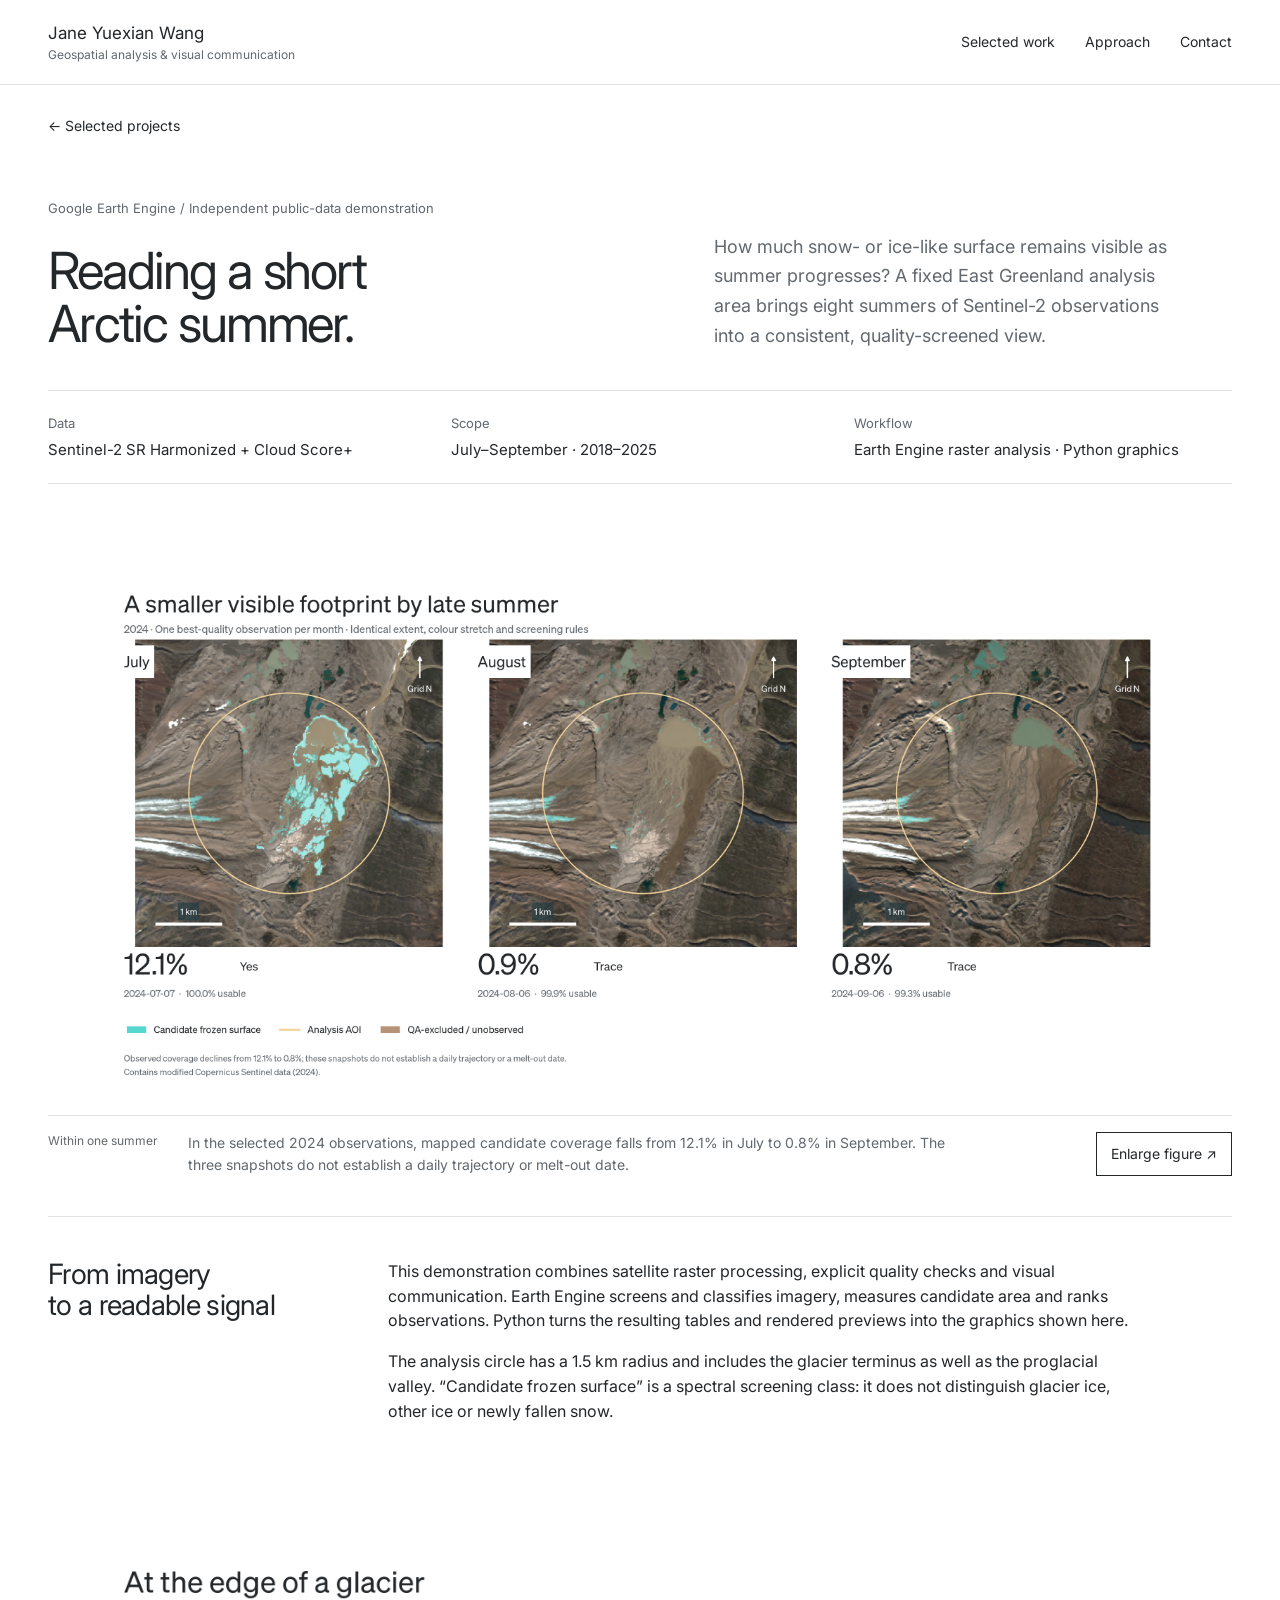
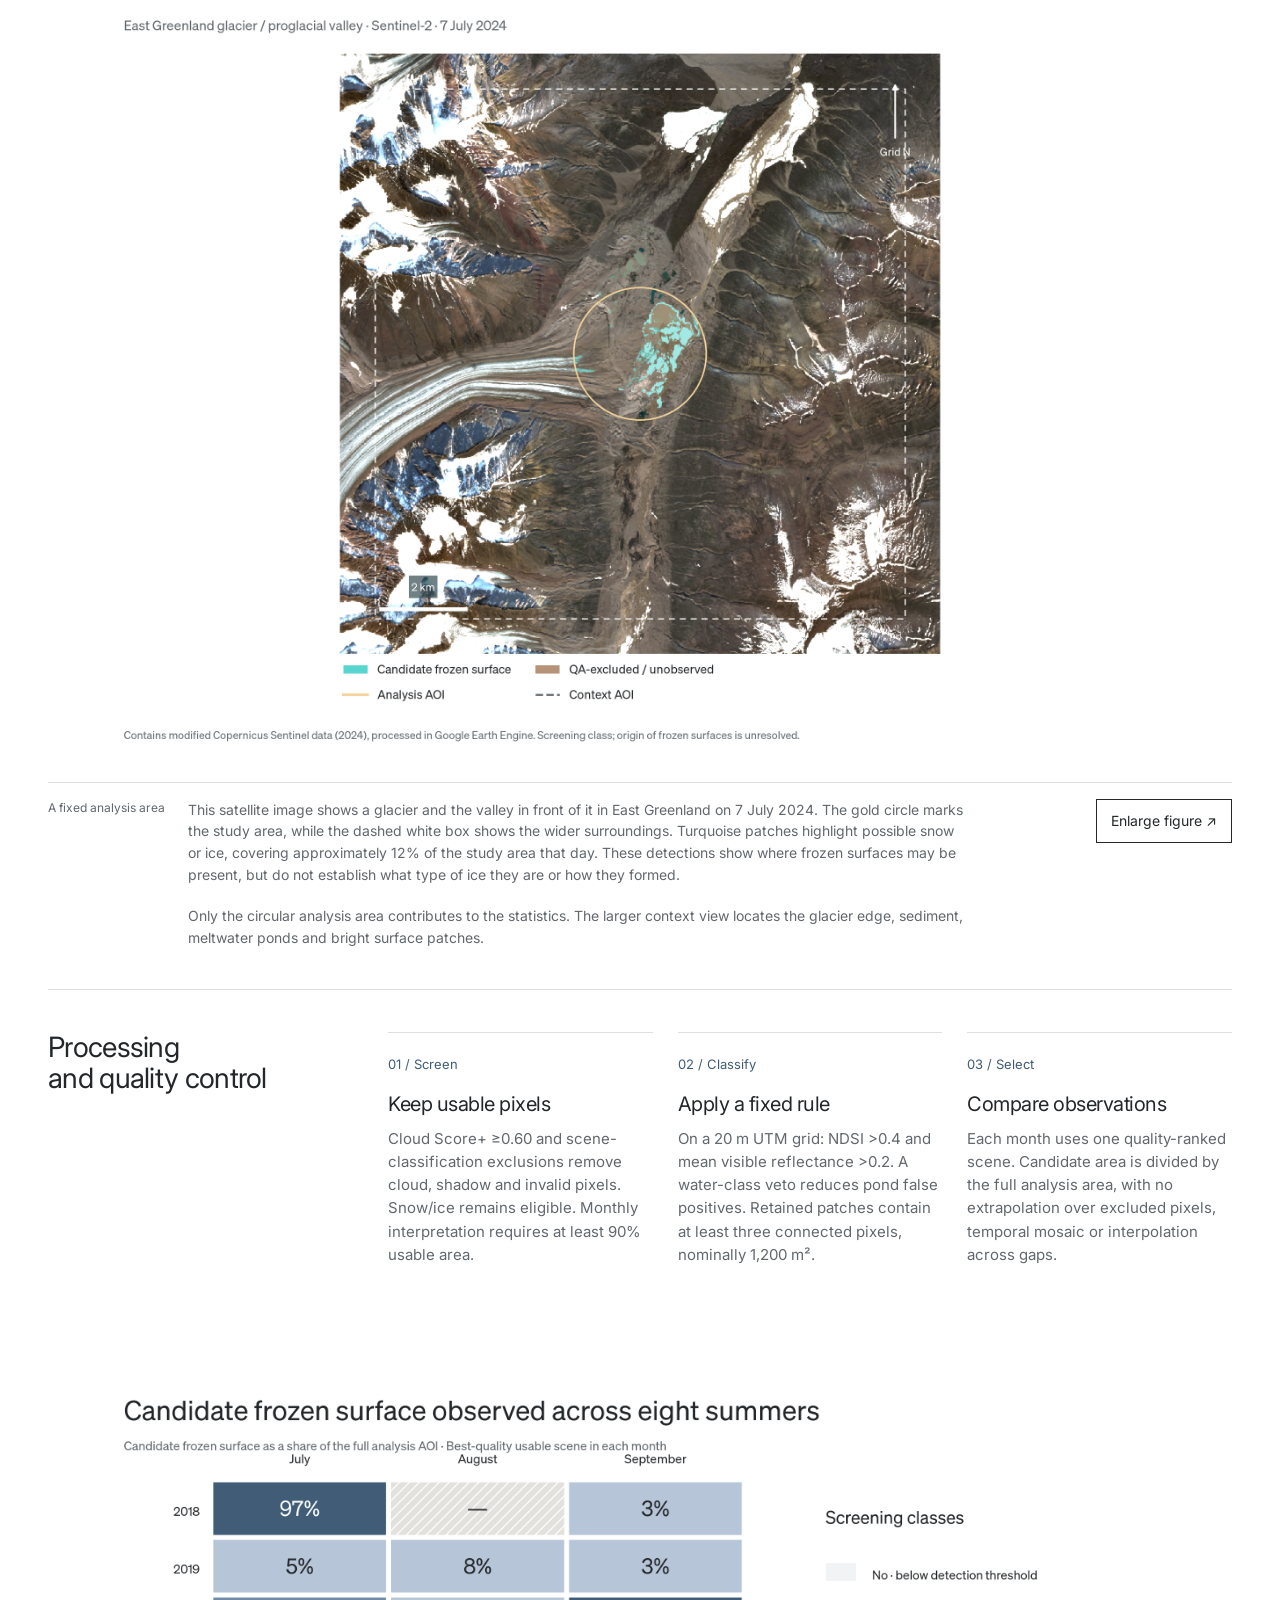
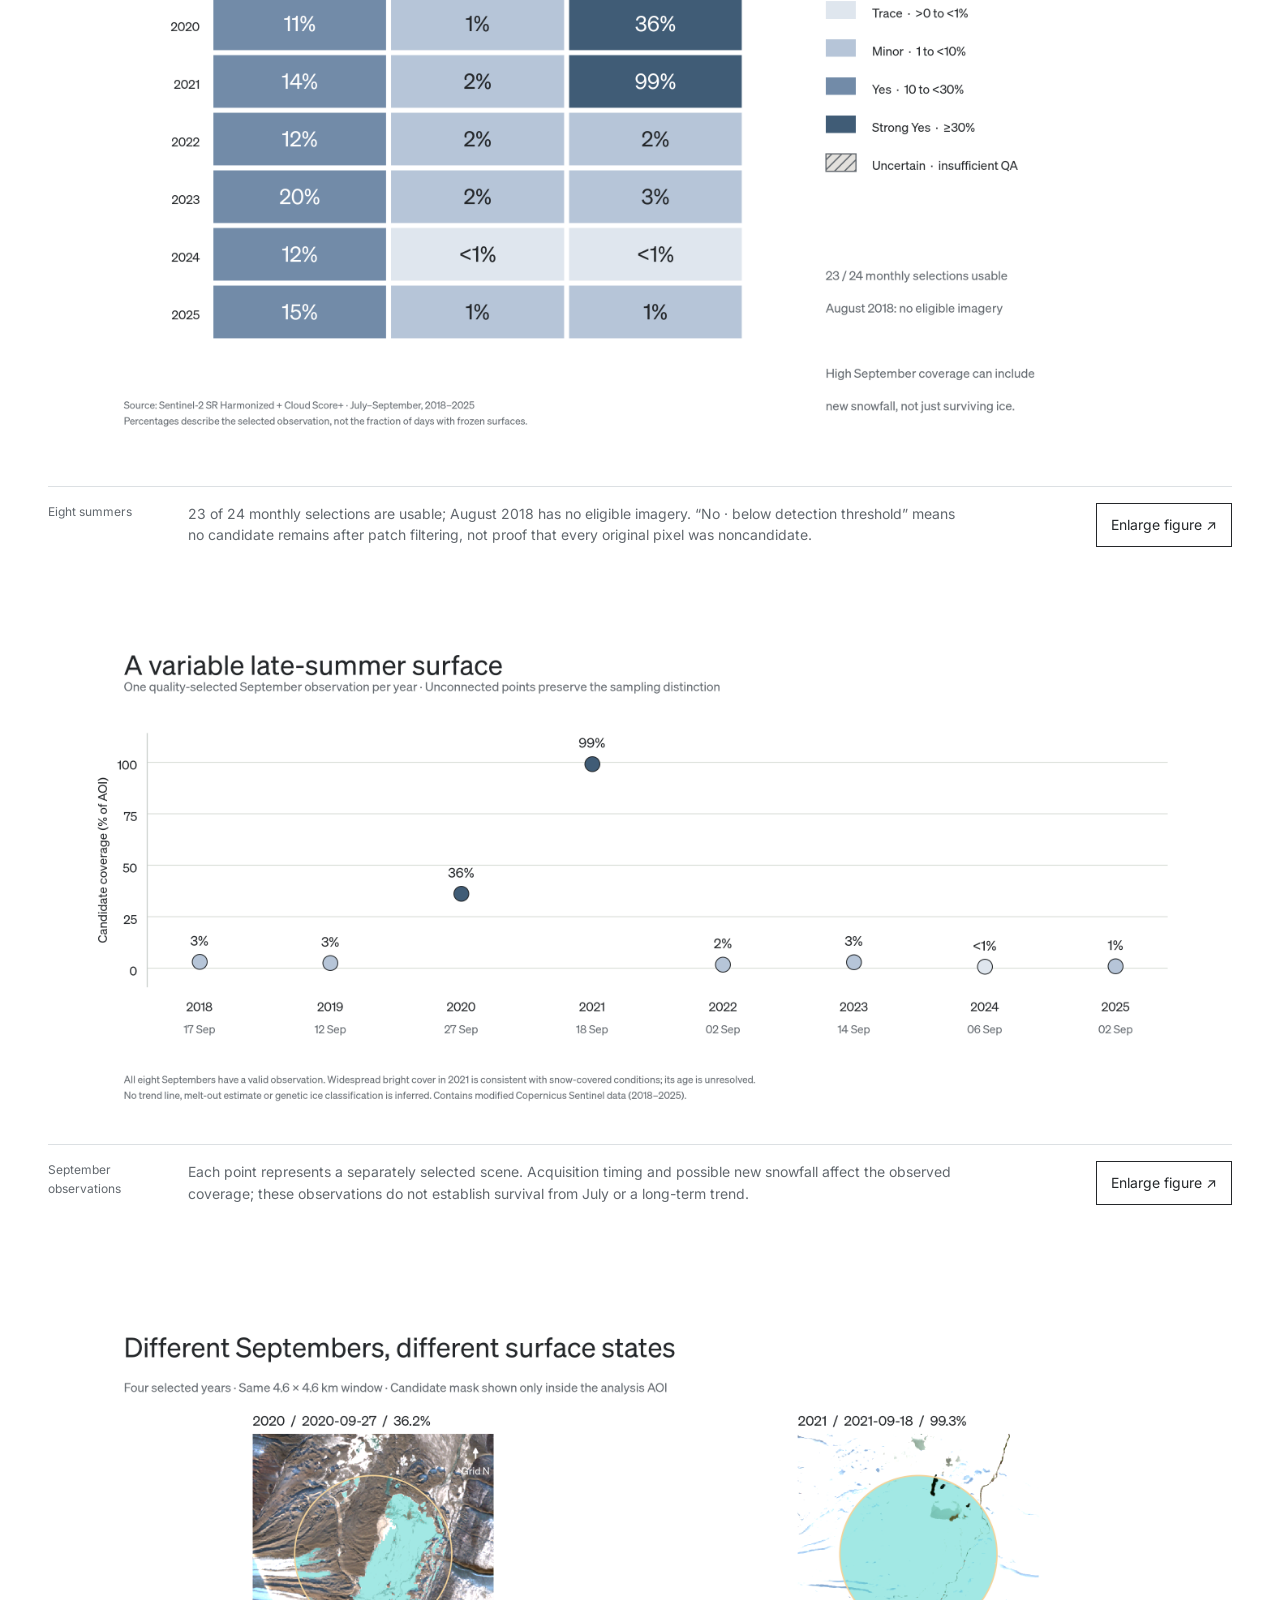
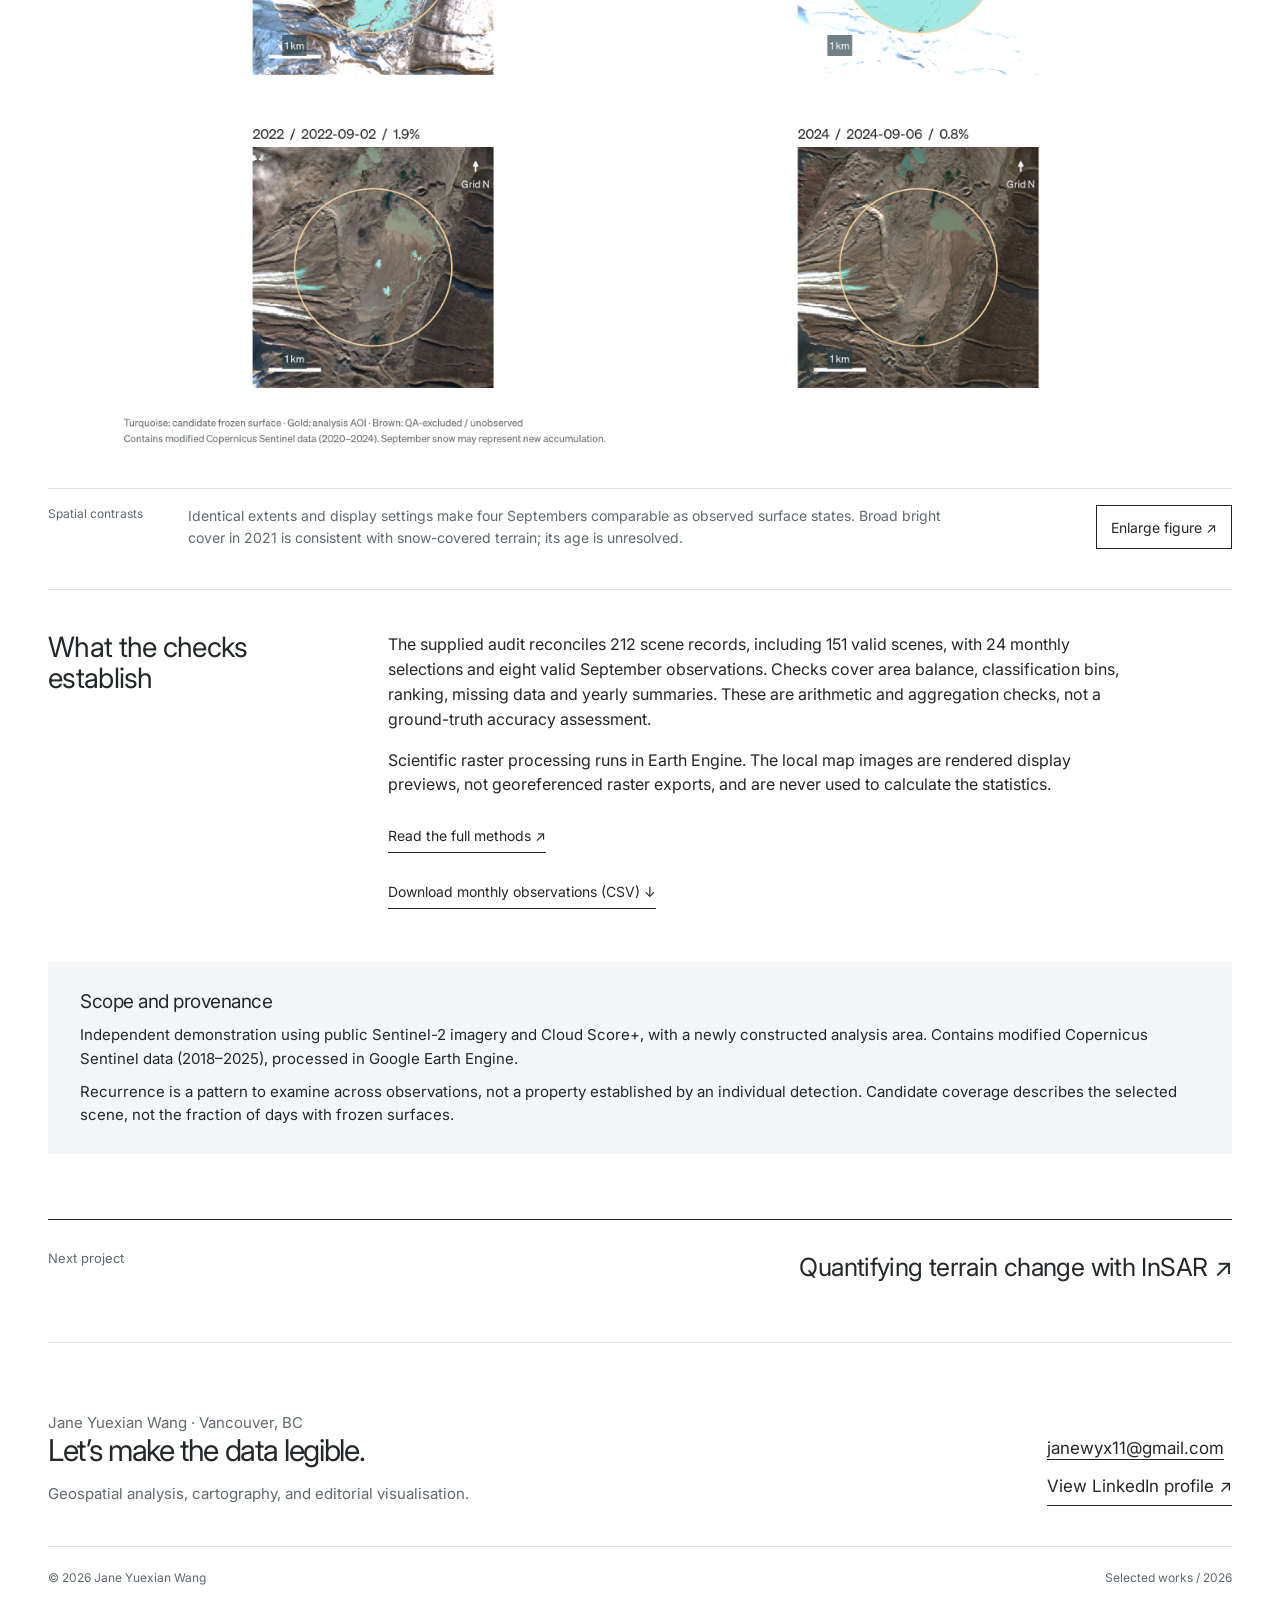
==== east-greenland/index.html @ 30258347 "Initial portfolio" ====
<!doctype html>
<html lang="en">

<head>
  <meta charset="utf-8">
  <meta name="viewport" content="width=device-width,initial-scale=1">
  <title>Reading a short Arctic summer · Jane Wang</title>
  <meta name="description"
    content="Sentinel-2 raster screening and quality-selected summer observations in Google Earth Engine.">
  <meta name="robots" content="noindex">

  <link rel="stylesheet" href="../style.css">
  <script src="../site.js" defer></script>
</head>

<body>
  <a class="skip" href="#main">Skip to content</a>
  <header class="site-header">
    <div class="wrap nav"><a class="brand" href="../index.html">Jane Yuexian Wang<small>Geospatial analysis &amp; visual
          communication</small></a>
      <nav aria-label="Main navigation"><a href="../index.html#work">Selected work</a><a
          href="../index.html#approach">Approach</a><a href="#contact">Contact</a></nav>
    </div>
  </header>
  <main class="wrap" id="main"><a class="breadcrumb" href="../index.html#work">← Selected projects</a>
    <section class="case-head">
      <div>
        <p class="eyebrow">Google Earth Engine / Independent public-data demonstration</p>
        <h1>Reading a short<br>Arctic summer.</h1>
      </div>
      <p class="intro">How much snow- or ice-like surface remains visible as summer progresses? A fixed East Greenland
        analysis area brings eight summers of Sentinel-2 observations into a consistent, quality-screened view.</p>
    </section>
    <dl class="facts">
      <div>
        <dt>Data</dt>
        <dd>Sentinel-2 SR Harmonized + Cloud Score+</dd>
      </div>
      <div>
        <dt>Scope</dt>
        <dd>July–September · 2018–2025</dd>
      </div>
      <div>
        <dt>Workflow</dt>
        <dd>Earth Engine raster analysis · Python graphics</dd>
      </div>
    </dl>
    <figure class="plate climate-figure">
      <div class="plate-art"><img src="../assets/east-greenland/02_seasonal_2024.png" alt="Within one summer"
          loading="lazy"></div>
      <figcaption><span class="label">Within one summer</span>
        <p>In the selected 2024 observations, mapped candidate coverage falls from 12.1% in July to 0.8% in September.
          The three snapshots do not establish a daily trajectory or melt-out date.</p><button class="figure-open"
          data-figure="../assets/east-greenland/02_seasonal_2024.svg" data-title="Within one summer">Enlarge figure
          ↗</button>
      </figcaption>
    </figure>
    <section class="story">
      <h2>From imagery<br>to a readable signal</h2>
      <div>
        <p>This demonstration combines satellite raster processing, explicit quality checks and visual communication.
          Earth Engine screens and classifies imagery, measures candidate area and ranks observations. Python turns the
          resulting tables and rendered previews into the graphics shown here.</p>
        <p>The analysis circle has a 1.5 km radius and includes the glacier terminus as well as the proglacial valley.
          “Candidate frozen surface” is a spectral screening class: it does not distinguish glacier ice, other ice or
          newly fallen snow.</p>
      </div>
    </section>
    <figure class="plate climate-figure">
      <div class="plate-art"><img src="../assets/east-greenland/01_context.png" alt="A fixed analysis area"
          loading="lazy"></div>
      <figcaption><span class="label">A fixed analysis area</span>
        <p>This satellite image shows a glacier and the valley in front of it in East Greenland on 7 July 2024. The gold circle marks the study area, while the dashed white box shows the wider surroundings. Turquoise patches highlight possible snow or ice, covering approximately 12% of the study area that day. These detections show where frozen surfaces may be present, but do not establish what type of ice they are or how they formed.</p>
        <p>Only the circular analysis area contributes to the statistics. The larger context view locates the glacier
          edge, sediment, meltwater ponds and bright surface patches.</p><button class="figure-open"
          data-figure="../assets/east-greenland/01_context.svg" data-title="A fixed analysis area">Enlarge figure
          ↗</button>
      </figcaption>
    </figure>
    <section class="story">
      <h2>Processing<br>and quality control</h2>
      <div>
        <div class="steps">
          <div class="step"><span class="index">01 / Screen</span>
            <h3>Keep usable pixels</h3>
            <p>Cloud Score+ ≥0.60 and scene-classification exclusions remove cloud, shadow and invalid pixels. Snow/ice
              remains eligible. Monthly interpretation requires at least 90% usable area.</p>
          </div>
          <div class="step"><span class="index">02 / Classify</span>
            <h3>Apply a fixed rule</h3>
            <p>On a 20 m UTM grid: NDSI &gt;0.4 and mean visible reflectance &gt;0.2. A water-class veto reduces pond
              false positives. Retained patches contain at least three connected pixels, nominally 1,200 m².</p>
          </div>
          <div class="step"><span class="index">03 / Select</span>
            <h3>Compare observations</h3>
            <p>Each month uses one quality-ranked scene. Candidate area is divided by the full analysis area, with no
              extrapolation over excluded pixels, temporal mosaic or interpolation across gaps.</p>
          </div>
        </div>
      </div>
    </section>
    <figure class="plate climate-figure">
      <div class="plate-art"><img src="../assets/east-greenland/03_year_month_heatmap.png" alt="Eight summers"
          loading="lazy"></div>
      <figcaption><span class="label">Eight summers</span>
        <p>23 of 24 monthly selections are usable; August 2018 has no eligible imagery. “No · below detection threshold”
          means no candidate remains after patch filtering, not proof that every original pixel was noncandidate.</p>
        <button class="figure-open" data-figure="../assets/east-greenland/03_year_month_heatmap.svg"
          data-title="Eight summers">Enlarge figure ↗</button>
      </figcaption>
    </figure>
    <figure class="plate climate-figure">
      <div class="plate-art"><img src="../assets/east-greenland/04_september_timeline.png" alt="September observations"
          loading="lazy"></div>
      <figcaption><span class="label">September observations</span>
        <p>Each point represents a separately selected scene. Acquisition timing and possible new snowfall affect the
          observed coverage; these observations do not establish survival from July or a long-term trend.</p><button
          class="figure-open" data-figure="../assets/east-greenland/04_september_timeline.svg"
          data-title="September observations">Enlarge figure ↗</button>
      </figcaption>
    </figure>
    <figure class="plate climate-figure">
      <div class="plate-art"><img src="../assets/east-greenland/05_september_comparison.png" alt="Spatial contrasts"
          loading="lazy"></div>
      <figcaption><span class="label">Spatial contrasts</span>
        <p>Identical extents and display settings make four Septembers comparable as observed surface states. Broad
          bright cover in 2021 is consistent with snow-covered terrain; its age is unresolved.</p><button
          class="figure-open" data-figure="../assets/east-greenland/05_september_comparison.svg"
          data-title="Spatial contrasts">Enlarge figure ↗</button>
      </figcaption>
    </figure>
    <section class="story">
      <h2>What the checks<br>establish</h2>
      <div>
        <p>The supplied audit reconciles 212 scene records, including 151 valid scenes, with 24 monthly selections and
          eight valid September observations. Checks cover area balance, classification bins, ranking, missing data and
          yearly summaries. These are arithmetic and aggregation checks, not a ground-truth accuracy assessment.</p>
        <p>Scientific raster processing runs in Earth Engine. The local map images are rendered display previews, not
          georeferenced raster exports, and are never used to calculate the statistics.</p>
        <p><a class="text-link" href="../assets/east-greenland/METHODS.md">Read the full methods ↗</a></p>
        <p><a class="text-link" href="../assets/east-greenland/year_month_summary.csv" download>Download monthly
            observations (CSV) ↓</a></p>
      </div>
    </section>
    <aside class="source-note">
      <h3>Scope and provenance</h3>
      <p>Independent demonstration using public Sentinel-2 imagery and Cloud Score+, with a newly constructed analysis
        area. Contains modified Copernicus Sentinel data (2018–2025), processed in Google Earth Engine.</p>
      <p>Recurrence is a pattern to examine across observations, not a property established by an individual detection.
        Candidate coverage describes the selected scene, not the fraction of days with frozen surfaces.</p>
    </aside><a class="next-project" href="../glacier/index.html"><span class="label">Next
        project</span><span>Quantifying terrain change with InSAR ↗</span></a>
  </main>
  <footer class="wrap" id="contact">
    <div class="contact">
      <div>
        <p class="eyebrow">Jane Yuexian Wang · Vancouver, BC</p>
        <h2>Let’s make the data legible.</h2>
        <p>Geospatial analysis, cartography, and editorial visualisation.</p>
      </div>
      <div><a href="mailto:janewyx11@gmail.com">janewyx11@gmail.com</a><br><a class="text-link"
          href="https://www.linkedin.com/in/jane-yuexian-wang-b06ab8143/" target="_blank" rel="noopener">View LinkedIn
          profile ↗</a></div>
    </div>
    <div class="copyright"><span>© 2026 Jane Yuexian Wang</span><span>Selected works / 2026</span></div>
  </footer>
  <dialog id="figure-viewer" aria-labelledby="viewer-title">
    <div class="viewer-bar">
      <p id="viewer-title">Figure</p><button type="button" id="viewer-close">Close ×</button>
    </div>
    <div class="viewer-body"><img id="viewer-image" alt=""></div>
    <div class="viewer-links"><a id="viewer-original" target="_blank" rel="noopener">Open original SVG ↗</a></div>
  </dialog>
</body>

</html>
---- style.css ----
@font-face{font-family:Inter;src:url("assets/fonts/inter/Inter-Variable.ttf") format("truetype");font-weight:100 900;font-style:normal;font-display:swap}
@font-face{font-family:Inter;src:url("assets/fonts/inter/Inter-Italic-Variable.ttf") format("truetype");font-weight:100 900;font-style:italic;font-display:swap}
:root{--paper:#f8f8f5;--ink:#202322;--muted:#626763;--line:#d8dcd6;--accent:#a6382e;--ice:#dce7e6;--dark:#1c2223}*{box-sizing:border-box}html{scroll-behavior:smooth;scroll-padding-top:100px}body{margin:0;background:var(--paper);color:var(--ink);font-family:Inter,Arial,Helvetica,sans-serif;font-size:17px;line-height:1.6;-webkit-font-smoothing:antialiased}a{color:inherit;text-underline-offset:5px}a:hover{color:var(--accent)}button,a{-webkit-tap-highlight-color:transparent}button{font:inherit}img{display:block;width:100%;height:auto}button:focus-visible,a:focus-visible,summary:focus-visible{outline:3px solid #b64838;outline-offset:5px}::selection{background:#d7e6e4}.wrap{width:min(1320px,calc(100% - 96px));margin:auto}.skip{position:absolute;top:-80px;left:24px;z-index:100;background:white;padding:10px}.skip:focus{top:10px}.site-header{border-bottom:1px solid var(--line)}.nav{min-height:92px;display:flex;justify-content:space-between;align-items:center;gap:24px}.brand{text-decoration:none;font-weight:600;font-size:19px;letter-spacing:-.03em}.brand small{display:block;font-size:12px;font-weight:400;letter-spacing:.08em;text-transform:uppercase;color:var(--muted)}nav{display:flex;gap:30px;font-size:14px}nav a{text-decoration:none}.eyebrow,.index,.label{font-family:ui-monospace,SFMono-Regular,Consolas,monospace;font-size:12px;letter-spacing:.1em;text-transform:uppercase}.eyebrow{color:var(--accent);margin:0 0 26px}.hero{display:grid;grid-template-columns:1.1fr 1fr;gap:50px;align-items:center;padding:60px 0 50px;min-height:650px}h1,h2,h3,p{margin-top:0}h1{font-size:clamp(44px,5.5vw,80px);font-weight:400;line-height:1.04;letter-spacing:-.065em;margin-bottom:28px}h1 em{font-family:Inter,Arial,Helvetica,sans-serif;font-weight:400;letter-spacing:-.055em}h2{font-size:clamp(30px,3.5vw,48px);line-height:1.1;font-weight:400;letter-spacing:-.045em}h3{font-size:25px;font-weight:400;line-height:1.25;letter-spacing:-.025em}.intro{color:var(--muted);max-width:480px;font-size:19px;line-height:1.65}.text-link{font-size:14px;display:inline-block;padding-bottom:5px;text-decoration:none;border-bottom:1px solid currentColor;margin-top:12px}.hero-figure{margin:0;position:relative}.hero-figure img{max-height:470px;object-fit:contain;mix-blend-mode:multiply}.figure-foot{margin-top:20px;display:flex;justify-content:space-between;gap:16px;border-top:1px solid var(--line);padding-top:12px;font-size:12px;color:var(--muted)}.section-head{border-top:1px solid var(--ink);padding-top:20px;display:flex;align-items:baseline;justify-content:space-between;gap:20px;margin-bottom:30px}.section-head h2{font-size:30px;margin:0}.section-head .label{color:var(--muted)}.work-grid{display:grid;grid-template-columns:repeat(3,1fr);gap:26px}.work-card{text-decoration:none;display:block}.work-art{height:310px;overflow:hidden;background:#eceee9;display:flex;align-items:center;justify-content:center;padding:24px;transition:background .2s}.work-art img{height:100%;object-fit:contain;mix-blend-mode:multiply;transition:transform .35s}.work-card:hover .work-art img{transform:scale(1.035)}.work-card:nth-child(2) .work-art{background:#e7eeee}.work-card:nth-child(3) .work-art{background:#eeebef}.work-meta{display:flex;justify-content:space-between;color:var(--muted);font-size:12px;margin:18px 0 12px}.work-card h3{margin-bottom:10px}.work-card p{font-size:15px;color:var(--muted);max-width:350px}.work-card .text-link{margin:0}.work{padding:20px 0 88px}.approach{background:var(--dark);color:#f5f7f4;padding:72px 0}.approach-inner{display:grid;grid-template-columns:1fr 1.15fr;gap:100px}.approach .eyebrow{color:#b7d3d0}.approach h2{max-width:460px}.principle{border-top:1px solid #4b5252;padding:20px 0;display:grid;grid-template-columns:35px 1fr;gap:15px}.principle h3{font-size:20px;margin-bottom:6px}.principle p{color:#c1cac7;font-size:16px;margin:0}.principle .index{color:#a8c8c4}.archive-note{font-size:14px;color:var(--muted);max-width:760px;padding:36px 0;margin:0}.contact{padding:68px 0 40px;border-top:1px solid var(--line);display:flex;justify-content:space-between;align-items:flex-end;gap:40px}.contact h2{font-size:40px;margin:0 0 15px}.contact p{color:var(--muted);margin-bottom:0;font-size:15px}.contact a{font-size:20px}.copyright{border-top:1px solid var(--line);display:flex;justify-content:space-between;gap:20px;padding:22px 0;font-size:12px;color:var(--muted)}.breadcrumb{display:inline-block;font-size:14px;margin-top:30px;text-decoration:none}.case-head{padding:60px 0 40px;display:grid;grid-template-columns:1.15fr 1fr;gap:70px;align-items:end}.case-head h1{font-size:clamp(46px,5vw,70px);margin-bottom:0}.case-head .intro{margin-bottom:0}.facts{display:grid;grid-template-columns:repeat(3,1fr);gap:25px;border-top:1px solid var(--line);border-bottom:1px solid var(--line);padding:22px 0;margin:0 0 42px}.facts dt{font-size:12px;color:var(--muted);text-transform:uppercase;letter-spacing:.08em;margin-bottom:4px}.facts dd{margin:0;font-size:15px}.plate{margin:0 0 40px}.plate-art{background:#efefeb;min-height:200px;padding:35px;position:relative}.plate-art img{max-height:650px;object-fit:contain;mix-blend-mode:multiply}.plate-art.cool{background:#e8eeec}.plate-art.ink{background:#eae8ed}.plate figcaption{display:grid;grid-template-columns:120px 1fr auto;gap:20px;border-top:1px solid var(--line);padding-top:16px;margin-top:16px;font-size:14px;color:var(--muted)}.plate figcaption p{max-width:780px;margin:0}.plate figcaption .label{font-size:12px}.figure-open{border:0;border-bottom:1px solid currentColor;padding:0 0 4px;background:none;color:var(--ink);font-size:14px;white-space:nowrap;cursor:pointer;height:fit-content}.story{display:grid;grid-template-columns:260px 1fr;gap:80px;padding:42px 0 48px;border-top:1px solid var(--line)}.story h2{font-size:30px}.story h3{font-size:20px;margin:24px 0 10px}.story p{max-width:750px}.story p:last-child{margin-bottom:0}.steps{display:grid;grid-template-columns:repeat(3,1fr);gap:25px}.step{border-top:1px solid var(--line);padding-top:18px}.step .index{color:var(--accent)}.step h3{margin-top:16px}.step p{font-size:15px;color:var(--muted)}.two-plates{display:grid;grid-template-columns:1fr 1fr;gap:30px}.two-plates .plate-art img{height:420px}.two-plates .plate figcaption{grid-template-columns:1fr auto}.two-plates .label{display:none}.source-note{background:#e9ede7;padding:28px 32px;font-size:15px;margin:5px 0 65px}.source-note h3{font-size:19px;margin:0 0 10px}.source-note p{margin-bottom:10px}.source-note p:last-child{margin:0}.next-project{display:flex;justify-content:space-between;gap:30px;border-top:1px solid var(--ink);padding:28px 0 55px;text-decoration:none}.next-project span:last-child{font-size:25px;letter-spacing:-.025em}dialog{width:min(1400px,96vw);max-width:96vw;height:92vh;max-height:92vh;border:1px solid var(--line);padding:0;background:var(--paper);color:var(--ink)}dialog::backdrop{background:#111b;backdrop-filter:blur(5px)}.viewer-bar{display:flex;justify-content:space-between;align-items:center;gap:20px;padding:16px 24px;border-bottom:1px solid var(--line)}.viewer-bar p{margin:0;font-size:15px}.viewer-bar button{border:1px solid var(--ink);background:transparent;padding:7px 14px;cursor:pointer;font-size:14px}.viewer-body{height:calc(100% - 130px);overflow:auto;padding:20px;background:#f8f8f5}.viewer-body img{height:100%;width:100%;object-fit:contain}.viewer-links{padding:10px 24px;font-size:14px}.viewer-links a{margin-right:20px}
@media(min-width:1600px){.hero{min-height:730px}}@media(max-width:1000px){.wrap{width:calc(100% - 48px)}.hero{gap:25px;min-height:580px}.work-art{height:240px;padding:14px}.approach-inner{gap:50px}.case-head{gap:35px}.story{grid-template-columns:200px 1fr;gap:35px}.plate figcaption{grid-template-columns:90px 1fr auto}.steps{gap:15px}.two-plates .plate-art img{height:320px}}@media(max-width:700px){.wrap{width:calc(100% - 40px)}.nav{min-height:96px;align-items:flex-start;padding:20px 0;gap:15px}.brand{font-size:17px}.brand small{font-size:10px;margin-top:4px}nav{gap:13px;font-size:13px;padding-top:3px}nav a:first-child{display:none}.hero{grid-template-columns:1fr;padding:45px 0 38px;gap:30px}.hero h1{font-size:54px}.hero-figure img{max-height:360px}.intro{font-size:18px}.work-grid{grid-template-columns:1fr;gap:36px}.work-art{height:340px;padding:22px}.work-card p{max-width:none}.work{padding-bottom:55px}.section-head{align-items:flex-start}.section-head .label{max-width:120px;font-size:11px;text-align:right}.approach{padding:48px 0}.approach-inner{grid-template-columns:1fr;gap:22px}.contact{display:block;padding:40px 0 30px}.contact a{display:inline-block;margin-top:20px;font-size:18px}.case-head{grid-template-columns:1fr;padding-top:36px;gap:22px}.case-head h1{font-size:49px}.facts{grid-template-columns:1fr;gap:16px}.facts div{display:grid;grid-template-columns:95px 1fr;gap:16px}.facts dt{margin:0}.story{grid-template-columns:1fr;gap:10px;padding:30px 0}.story h2{font-size:28px}.steps{grid-template-columns:1fr}.step h3{margin-top:7px}.two-plates{grid-template-columns:1fr;gap:0}.plate-art{padding:18px}.plate-art img{max-height:480px}.plate figcaption{grid-template-columns:1fr auto;gap:12px}.plate figcaption .label{grid-column:1/-1}.two-plates .plate-art img{height:auto;max-height:450px}.source-note{padding:22px;margin-bottom:38px}.next-project{display:block}.next-project span{display:block}.next-project span:last-child{margin-top:10px}.copyright{font-size:11px}.viewer-bar{padding:12px}.viewer-links{padding:10px 12px}.viewer-body{padding:8px}.viewer-links a{font-size:12px}}
@media(prefers-reduced-motion:reduce){html{scroll-behavior:auto}*{transition:none!important}}@media print{nav,.figure-open,.next-project,dialog,.skip{display:none!important}.wrap{width:100%}.hero,.case-head{min-height:0;padding:20px 0}.plate,.story{break-inside:avoid}.approach{background:white;color:black}.approach p{color:black}.work-art{height:220px}}

.resume-link{margin-left:22px}.skills-line{display:flex;gap:30px;align-items:baseline;padding-top:34px}.skills-line p{font-size:15px;margin:0;color:var(--muted)}@media(max-width:700px){.skills-line{display:block}.skills-line p{margin-top:12px}.resume-link{margin-left:16px}}

.supporting-work{border-top:1px solid var(--line);padding-top:24px;margin:35px 0 0;display:flex;gap:24px;font-size:15px;align-items:baseline}@media(max-width:700px){.supporting-work{display:block}.supporting-work a{display:block;margin-top:8px}}

h1,h2{font-weight:300}h1 em{font-weight:400}.brand{font-weight:500}

.work-grid{grid-template-columns:repeat(2,minmax(0,1fr));gap:44px 30px}.work-art{height:340px}.climate-type{flex-direction:column;align-items:flex-start;justify-content:space-between;background:#e3ecee;padding:30px}.climate-type strong{font-size:68px;line-height:1;font-weight:300;letter-spacing:-.06em}.climate-type em{font-weight:400}.data-table-wrap{overflow-x:auto;margin-bottom:24px}.data-table{width:100%;border-collapse:collapse;font-size:15px;text-align:left}.data-table th,.data-table td{padding:16px 12px;vertical-align:top;border-bottom:1px solid var(--line)}.data-table thead th{font-size:12px;text-transform:uppercase;letter-spacing:.07em;border-top:1px solid var(--ink)}.data-table th{font-weight:500}.data-table tbody th{min-width:120px}.references{padding-left:22px;margin:0}.references li{margin:0 0 24px;padding-left:7px}.references a{font-size:16px}.references p{font-size:14px;color:var(--muted);margin-top:8px}.reference-intro{font-size:15px}.climate-figure .plate-art{background:#fff;padding:12px}.climate-figure .plate-art img{max-height:none;mix-blend-mode:normal}.climate-art img{object-fit:contain;mix-blend-mode:normal}.climate-art{background:#fff!important;padding:10px}
@media(max-width:700px){.work-grid{grid-template-columns:1fr;gap:36px}.work-art{height:320px}.climate-type strong{font-size:64px}.data-table{min-width:560px}}
/* Restrained Swiss typography shared by the index and project pages. */
:root{--paper:#fff;--ink:#24272a;--muted:#62686e;--line:#dce0e3;--accent:#405c76}
body{font-size:16px;line-height:1.55;font-synthesis:none}h1,h2,h3,h4,strong,b,th,.brand,h1 em{font-weight:400}em{font-style:normal}.eyebrow,.index,.label{font-family:inherit;font-size:13px;letter-spacing:0;text-transform:none;color:var(--muted)}
.wrap{width:min(1400px,calc(100% - 96px))}.nav{min-height:84px}.brand{font-size:17px;letter-spacing:0}.brand small{letter-spacing:0;text-transform:none}nav a{padding:12px 0}a:hover{color:var(--accent)}a:focus-visible,button:focus-visible{outline:2px solid var(--accent);outline-offset:5px}.intro{font-size:18px}.case-head h1{font-size:clamp(38px,4vw,60px);letter-spacing:-.04em}.case-head h1 em{letter-spacing:inherit}.facts dt{text-transform:none;letter-spacing:0;font-size:13px}.story h2{font-size:28px;letter-spacing:-.025em}.source-note{background:#f3f5f6}.plate-art.cool{background:#f1f4f6}.figure-open{padding:10px 14px;border:1px solid var(--ink);min-height:44px}.contact h2{font-size:30px}.contact a{font-size:17px}.data-table thead th{text-transform:none;letter-spacing:0;font-size:14px}
.portfolio-grid{display:grid;grid-template-columns: minmax(0,1fr) minmax(0,1.35fr);gap:80px;align-items:start;padding-top:48px;padding-bottom:72px}.profile{position:sticky;top:40px;max-width:390px}.profile .label{margin-bottom:24px}.profile h1{font-size:clamp(38px,3.6vw,54px);line-height:1.08;letter-spacing:-.045em;margin:0 0 28px}.profile-intro{font-size:19px;line-height:1.5;margin-bottom:0}.profile-background{margin-top:52px;scroll-margin-top:30px}.profile-background .label{margin-bottom:12px}.profile-background p:not(.label){font-size:15px}.profile-tools{color:var(--muted);margin-top:20px}.profile-contact{margin-top:42px;font-size:14px}.profile-contact p{margin-bottom:4px}.profile-contact a{display:inline-block;padding:8px 0}.project-list{border-left:1px solid var(--line);padding-left:40px;min-width:0;scroll-margin-top:24px}.project-list-head{display:flex;justify-content:space-between;align-items:baseline;padding-bottom:20px;border-bottom:1px solid var(--ink);gap:16px}.project-list-head h2{font-size:18px;letter-spacing:0;margin:0}.project-list-head span{font-size:13px;color:var(--muted)}.project{padding:24px 0 36px;border-bottom:1px solid var(--line);margin-bottom:12px}.project-meta{font-size:13px;color:var(--muted);margin-bottom:18px}.project-image{display:block;height:280px;background:#f5f6f7;overflow:hidden;padding:18px}.project-image img{height:100%;object-fit:contain}.project-copy h3{font-size:27px;letter-spacing:-.025em;line-height:1.2;margin:24px 0 12px}.project-copy p{max-width:510px;font-size:16px;color:var(--muted);margin-bottom:20px}.project-button{display:inline-flex;align-items:center;justify-content:space-between;gap:38px;min-height:46px;border:1px solid var(--ink);padding:10px 16px;text-decoration:none;font-size:14px;background:white}.project-button:hover{background:var(--ink);color:white}.project-note{font-size:12px;color:var(--muted);margin:18px 0 0}.portfolio-disclosure{font-size:13px;color:var(--muted);margin:28px 0 0;max-width:510px}.portfolio .copyright{font-size:13px}
@media(max-width:1050px){.portfolio-grid{gap:36px;grid-template-columns:1fr 1.3fr}.project-list{padding-left:28px}.wrap{width:calc(100% - 48px)}.profile-intro{font-size:17px}.project-image{height:235px}}
@media(max-width:760px){.wrap{width:calc(100% - 40px)}.nav{min-height:76px;align-items:center;padding:12px 0}.portfolio nav{gap:16px;font-size:13px}.portfolio nav a:first-child{display:inline}.portfolio-grid{display:block;padding-top:36px;padding-bottom:40px}.profile{position:static;max-width:520px;margin-bottom:48px}.profile h1{font-size:44px}.profile .label{margin-bottom:18px}.profile-background{margin-top:30px}.profile-contact{margin-top:24px}.project-list{border-left:0;padding-left:0}.project-image{height:270px}.project-copy h3{font-size:26px}.project-button{min-width:160px}.case-head h1{font-size:42px}.plate figcaption{grid-template-columns:1fr}.figure-open{justify-self:start}.brand small{max-width:160px}.portfolio .brand{white-space:nowrap}.portfolio nav a{font-size:12px}.portfolio nav{gap:12px}}
@media(prefers-reduced-motion:reduce){html{scroll-behavior:auto}}
@media print{.profile{position:static}.portfolio-grid{display:block}.project-list{border:0;padding:0}.project{break-inside:avoid}.project-button{display:none}}

/* More space for selected work; compact, persistent background. */
@media(min-width:761px){.portfolio-grid{grid-template-columns:minmax(230px,.65fr) minmax(0,1.65fr);gap:48px}.profile{max-width:300px}.profile h1{font-size:clamp(34px,3vw,44px)}.profile-intro{font-size:17px}.project-list{padding-left:40px}.project-image{height:340px}.project-copy p{max-width:660px}}
.hazard-gallery{display:grid;grid-template-columns:repeat(2,minmax(0,1fr));gap:36px}.hazard-map .plate-art{background:#fafaf9;padding:24px}.hazard-map .plate-art img{height:440px;object-fit:contain;mix-blend-mode:normal}.hazard-map figcaption{display:flex;flex-direction:column;gap:12px}.hazard-map figcaption h3{font-size:24px;color:var(--ink);margin:0}.hazard-map .figure-open{align-self:flex-start}.hazard-stats{display:grid;grid-template-columns:repeat(2,1fr);gap:24px;margin:28px 0}.hazard-stats>div{border-top:1px solid var(--line);padding-top:14px}.hazard-stats span{font-size:32px;letter-spacing:-.03em}.hazard-stats p{font-size:14px;color:var(--muted);margin:4px 0 0}
@media(max-width:1000px) and (min-width:761px){.portfolio-grid{grid-template-columns:230px minmax(0,1fr);gap:28px}.project-list{padding-left:24px}.project-image{height:280px}.hazard-map .plate-art img{height:320px}}
@media(max-width:760px){.hazard-gallery{grid-template-columns:1fr;gap:16px}.hazard-map .plate-art img{height:auto;max-height:480px}.hazard-stats span{font-size:28px}}

/* Archived cards stay editable but are omitted from this application edition. */
[hidden]{display:none!important}

.mass-sequence{display:grid;grid-template-columns:repeat(3,minmax(0,1fr));gap:24px;margin-bottom:28px}.mass-sequence .plate-art{padding:14px;background:#f5f7f8}.mass-sequence .plate-art img{height:350px;object-fit:contain;mix-blend-mode:normal}.mass-sequence figcaption{display:flex;flex-direction:column;gap:14px}.mass-sequence .figure-open{align-self:flex-start}.mass-sequence .plate{margin-bottom:16px}
@media(max-width:1000px){.mass-sequence{gap:16px}.mass-sequence .plate-art img{height:260px}}
@media(max-width:760px){.mass-sequence{grid-template-columns:1fr;gap:28px}.mass-sequence .plate-art img{height:auto;max-height:440px}}

/* Keep scientific captions with multiple paragraphs in one reading column. */
@media(min-width:761px){
  .climate-figure figcaption{grid-template-columns:120px minmax(0,1fr) auto}
  .climate-figure figcaption>.label{grid-column:1;grid-row:1}
  .climate-figure figcaption>p{grid-column:2}
  .climate-figure figcaption>.figure-open{grid-column:3;grid-row:1}
}
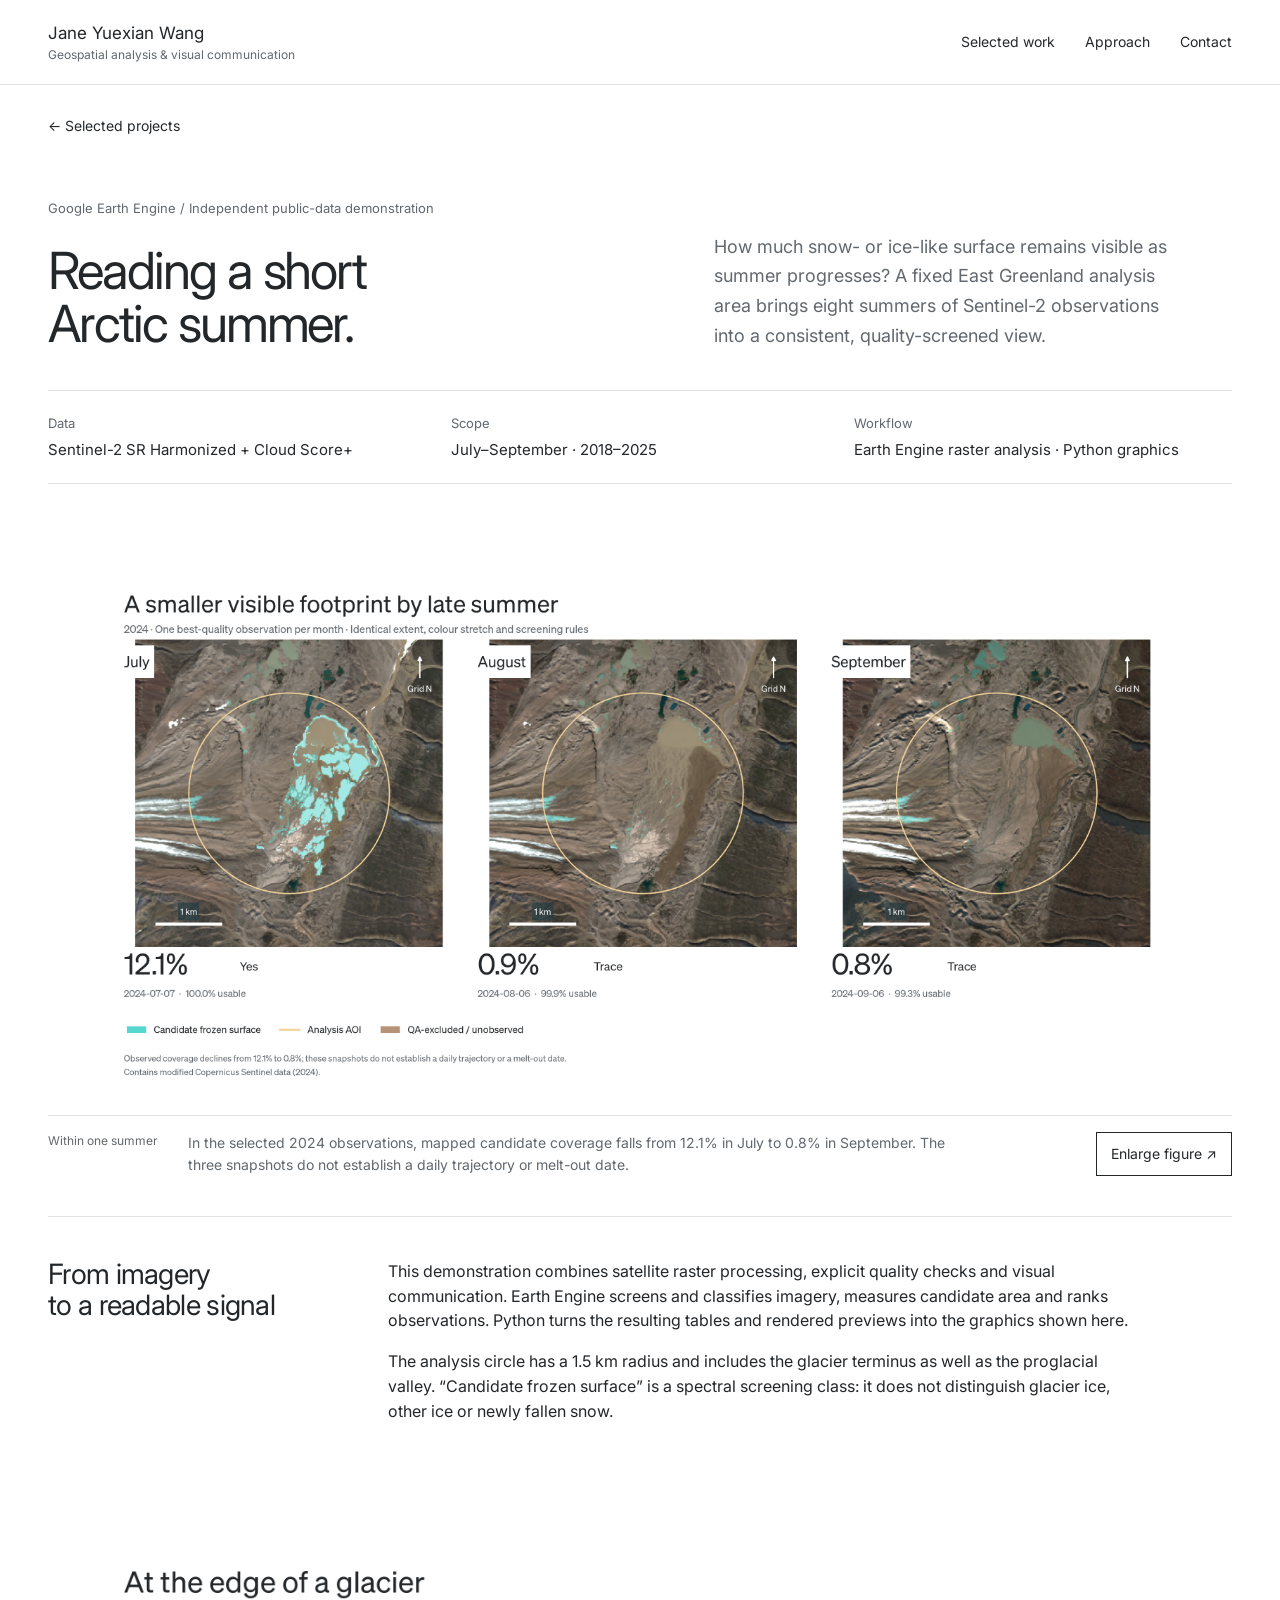
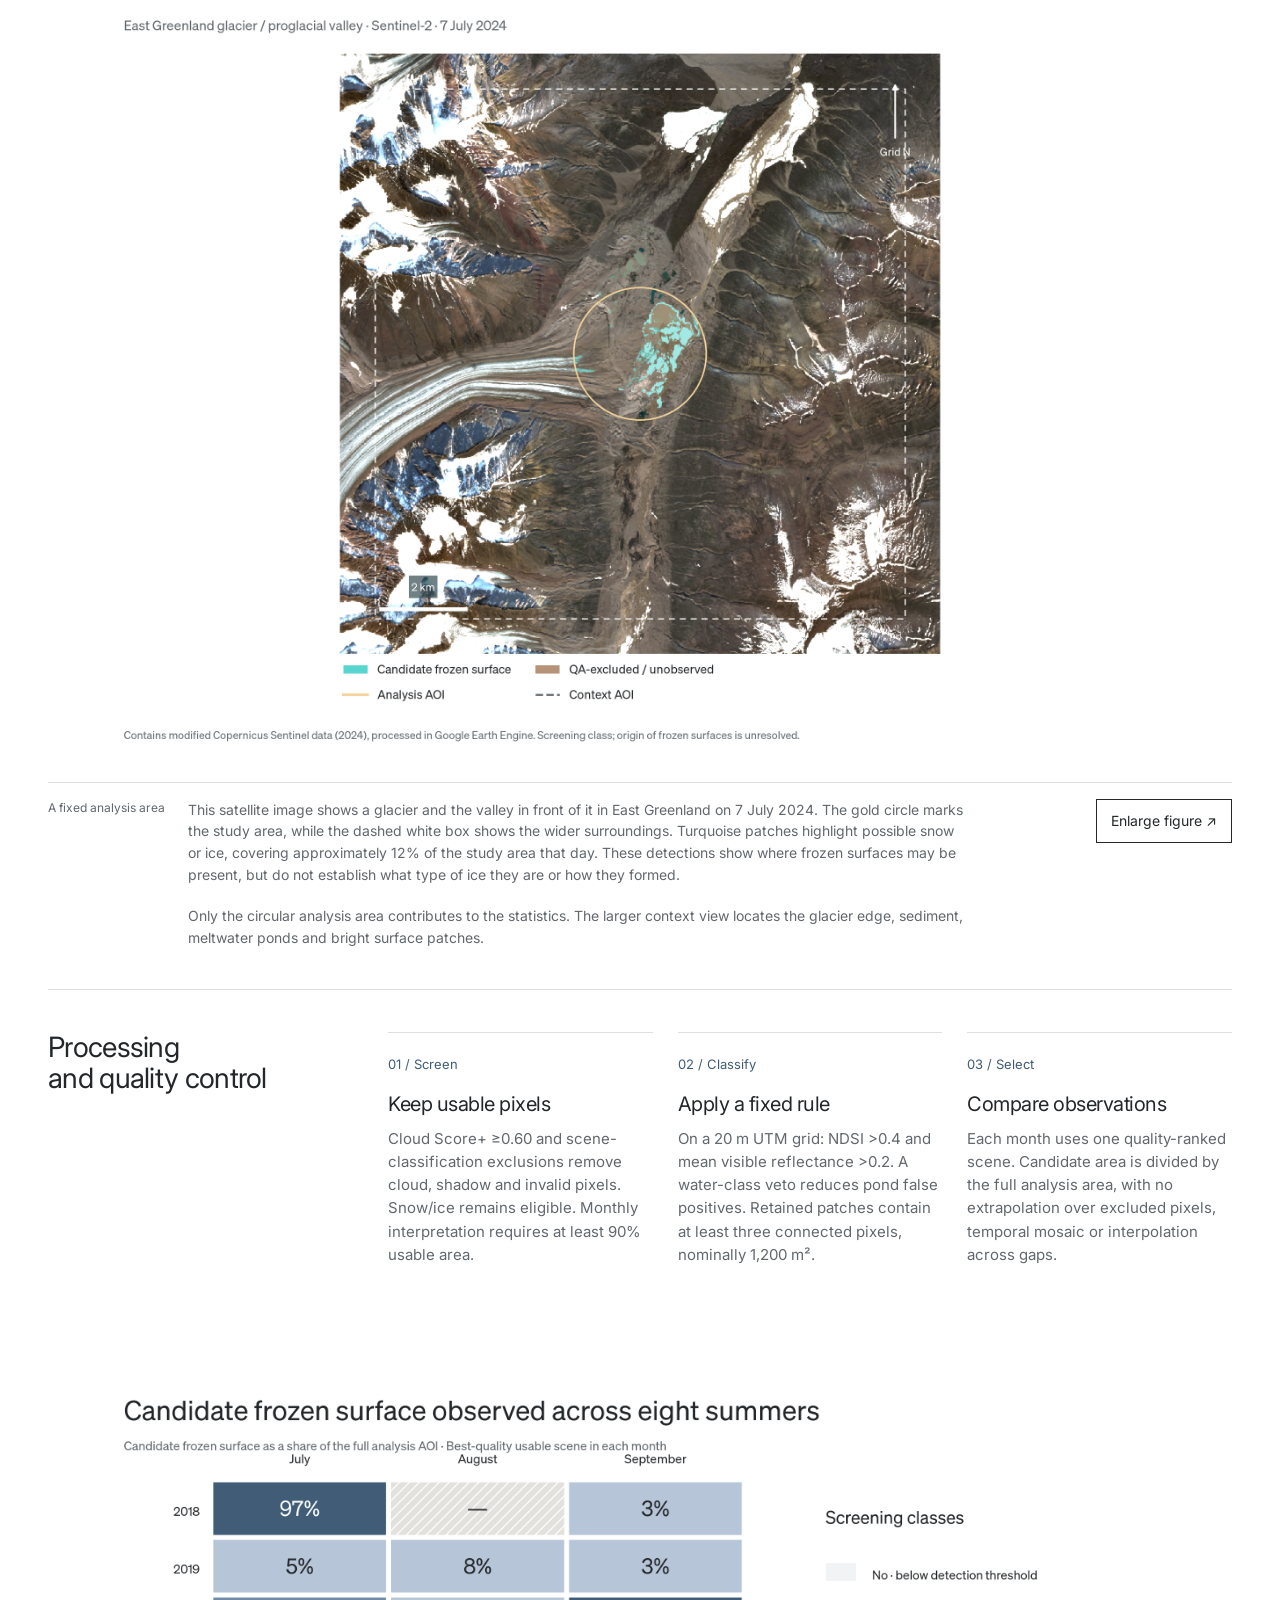
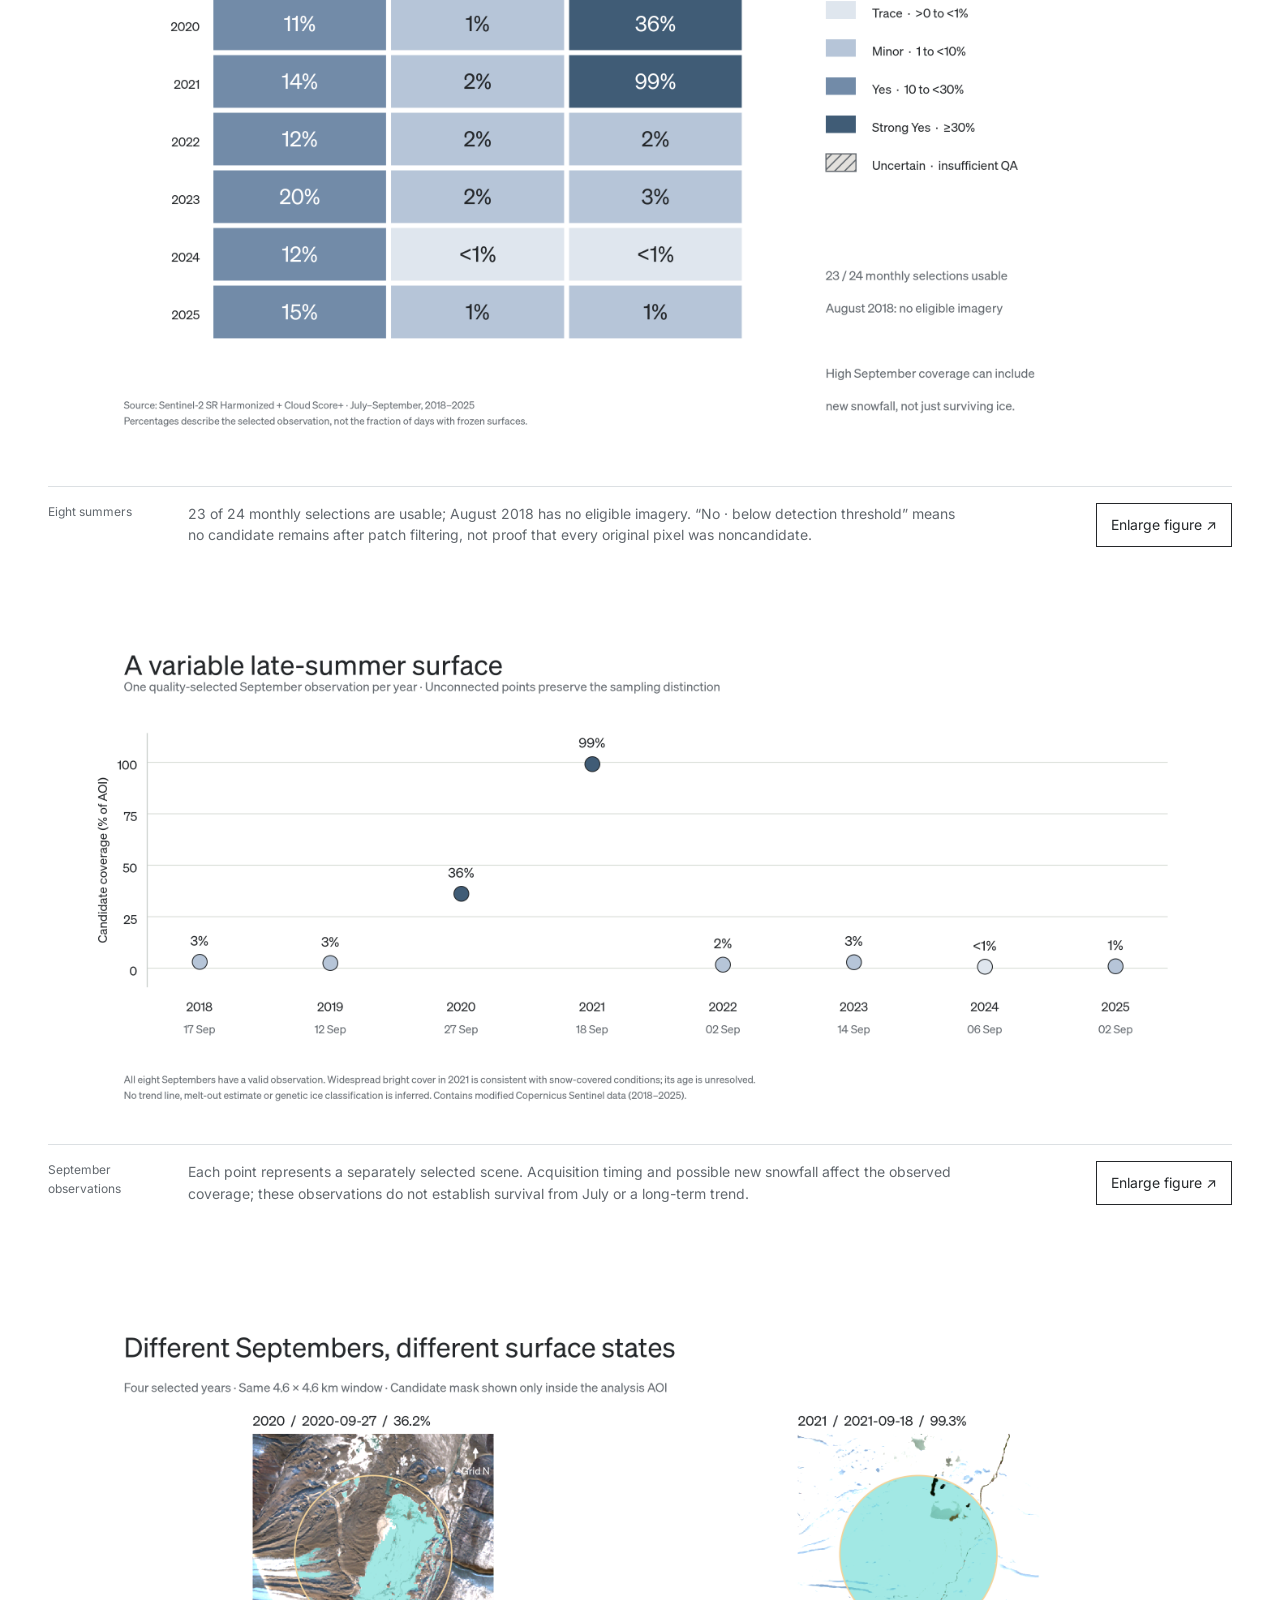
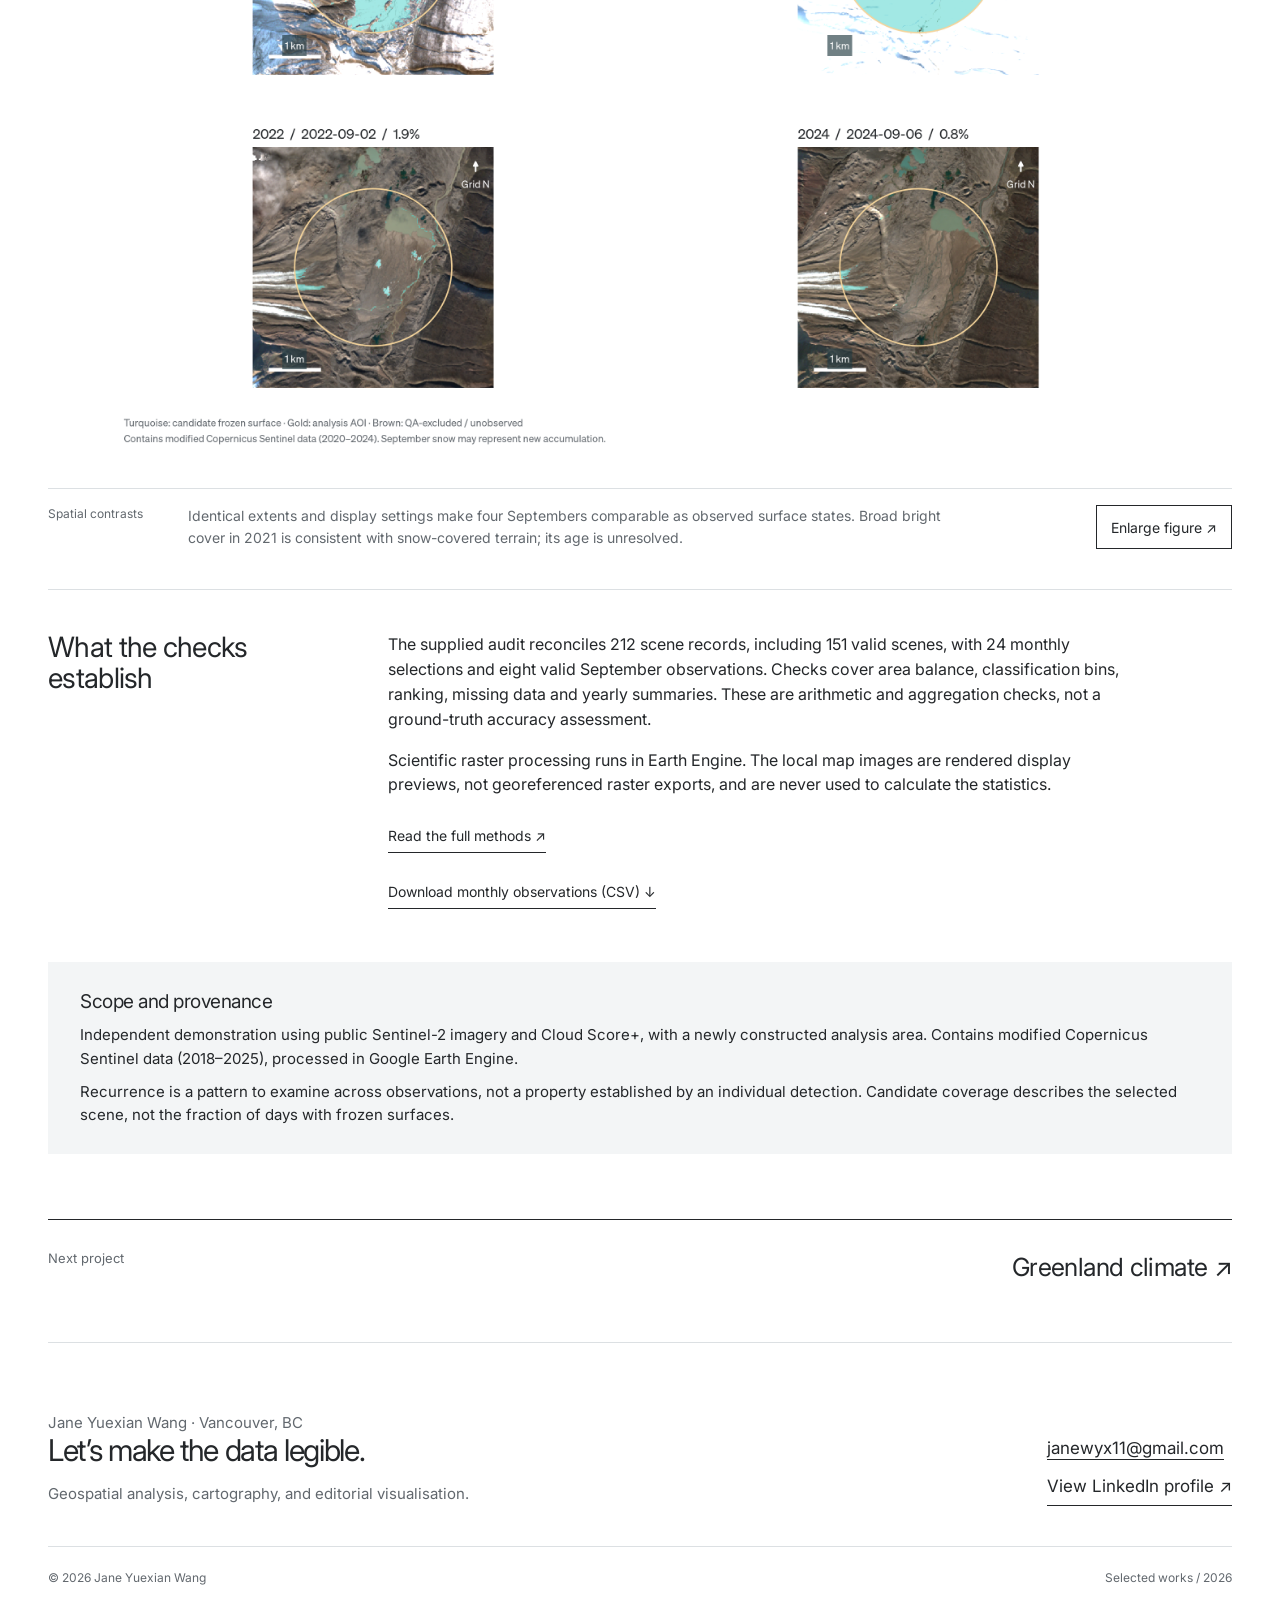
==== commit 10425b88: "V1" ====
--- a/east-greenland/index.html
+++ b/east-greenland/index.html
@@ -148,8 +148,7 @@
         area. Contains modified Copernicus Sentinel data (2018–2025), processed in Google Earth Engine.</p>
       <p>Recurrence is a pattern to examine across observations, not a property established by an individual detection.
         Candidate coverage describes the selected scene, not the fraction of days with frozen surfaces.</p>
-    </aside><a class="next-project" href="../glacier/index.html"><span class="label">Next
-        project</span><span>Quantifying terrain change with InSAR ↗</span></a>
+    </aside><a class="next-project" href="../greenland-climate/index.html"><span class="label">Next project</span><span>Greenland climate ↗</span></a>
   </main>
   <footer class="wrap" id="contact">
     <div class="contact">
--- a/style.css
+++ b/style.css
@@ -42,3 +42,22 @@
   .climate-figure figcaption>p{grid-column:2}
   .climate-figure figcaption>.figure-open{grid-column:3;grid-row:1}
 }
+
+/* Crop only the stack's surrounding whitespace, keeping its source geometry intact. */
+.mass-sequence .glacier-stack-crop{display:block;width:100%;height:350px}
+@media(max-width:1000px){.mass-sequence .glacier-stack-crop{height:260px}}
+@media(max-width:760px){.mass-sequence .glacier-stack-crop{height:auto;max-height:440px;aspect-ratio:335 / 385}}
+
+/* Profile: two type sizes and a consistent spacing rhythm. */
+.profile{font-size:16px;line-height:1.6}
+.profile h1{font-size:40px;line-height:1.1;letter-spacing:-.04em;margin:0 0 24px}
+.profile p,.profile .label,.profile .profile-intro,.profile-background p:not(.label),.profile-contact,.profile-contact a{font-size:inherit;line-height:inherit}
+.profile .label{margin-bottom:16px}
+.profile-intro{margin-bottom:0}
+.profile-background{margin-top:32px}
+.profile-background .label{margin-bottom:12px}
+.profile-background p:not(.label){margin-bottom:0}
+.profile-tools{margin-top:16px}
+.profile-contact{margin-top:32px}
+.profile-contact p{margin-bottom:4px}
+.profile-contact a{padding:4px 0}
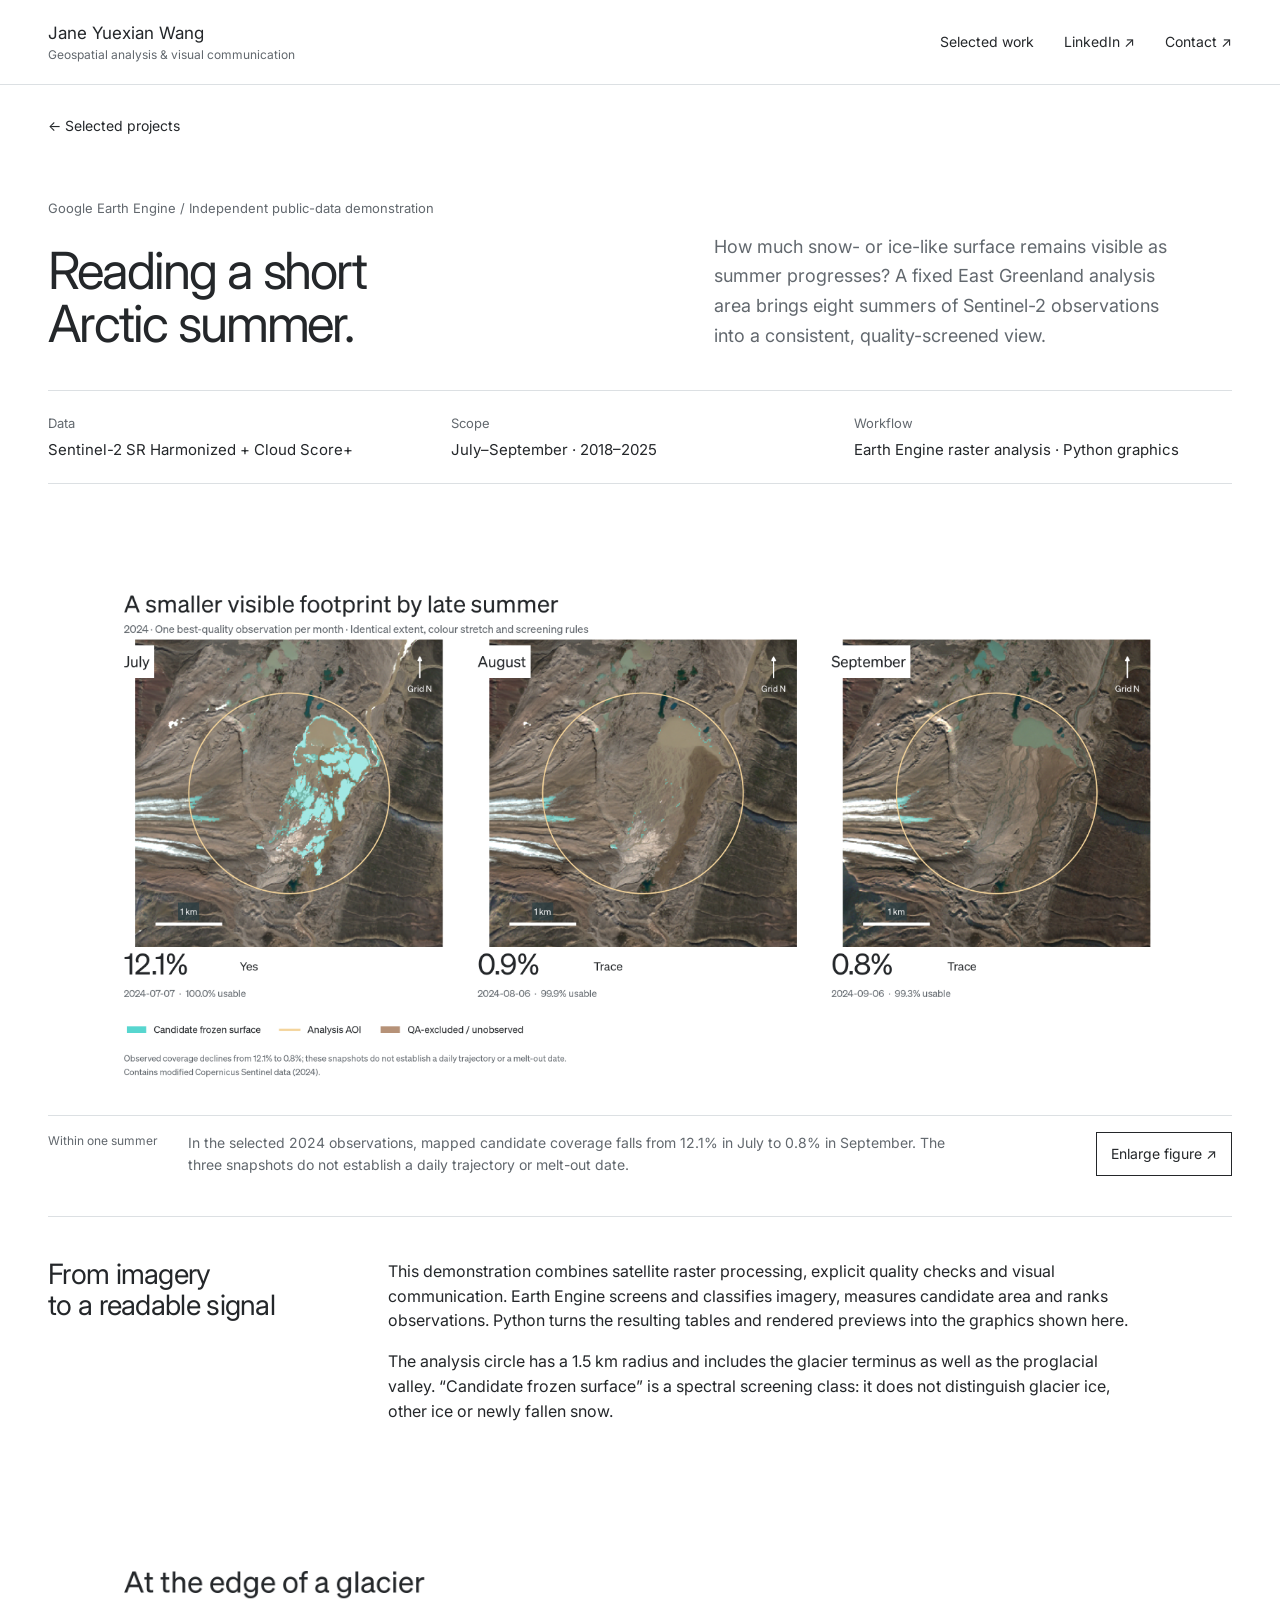
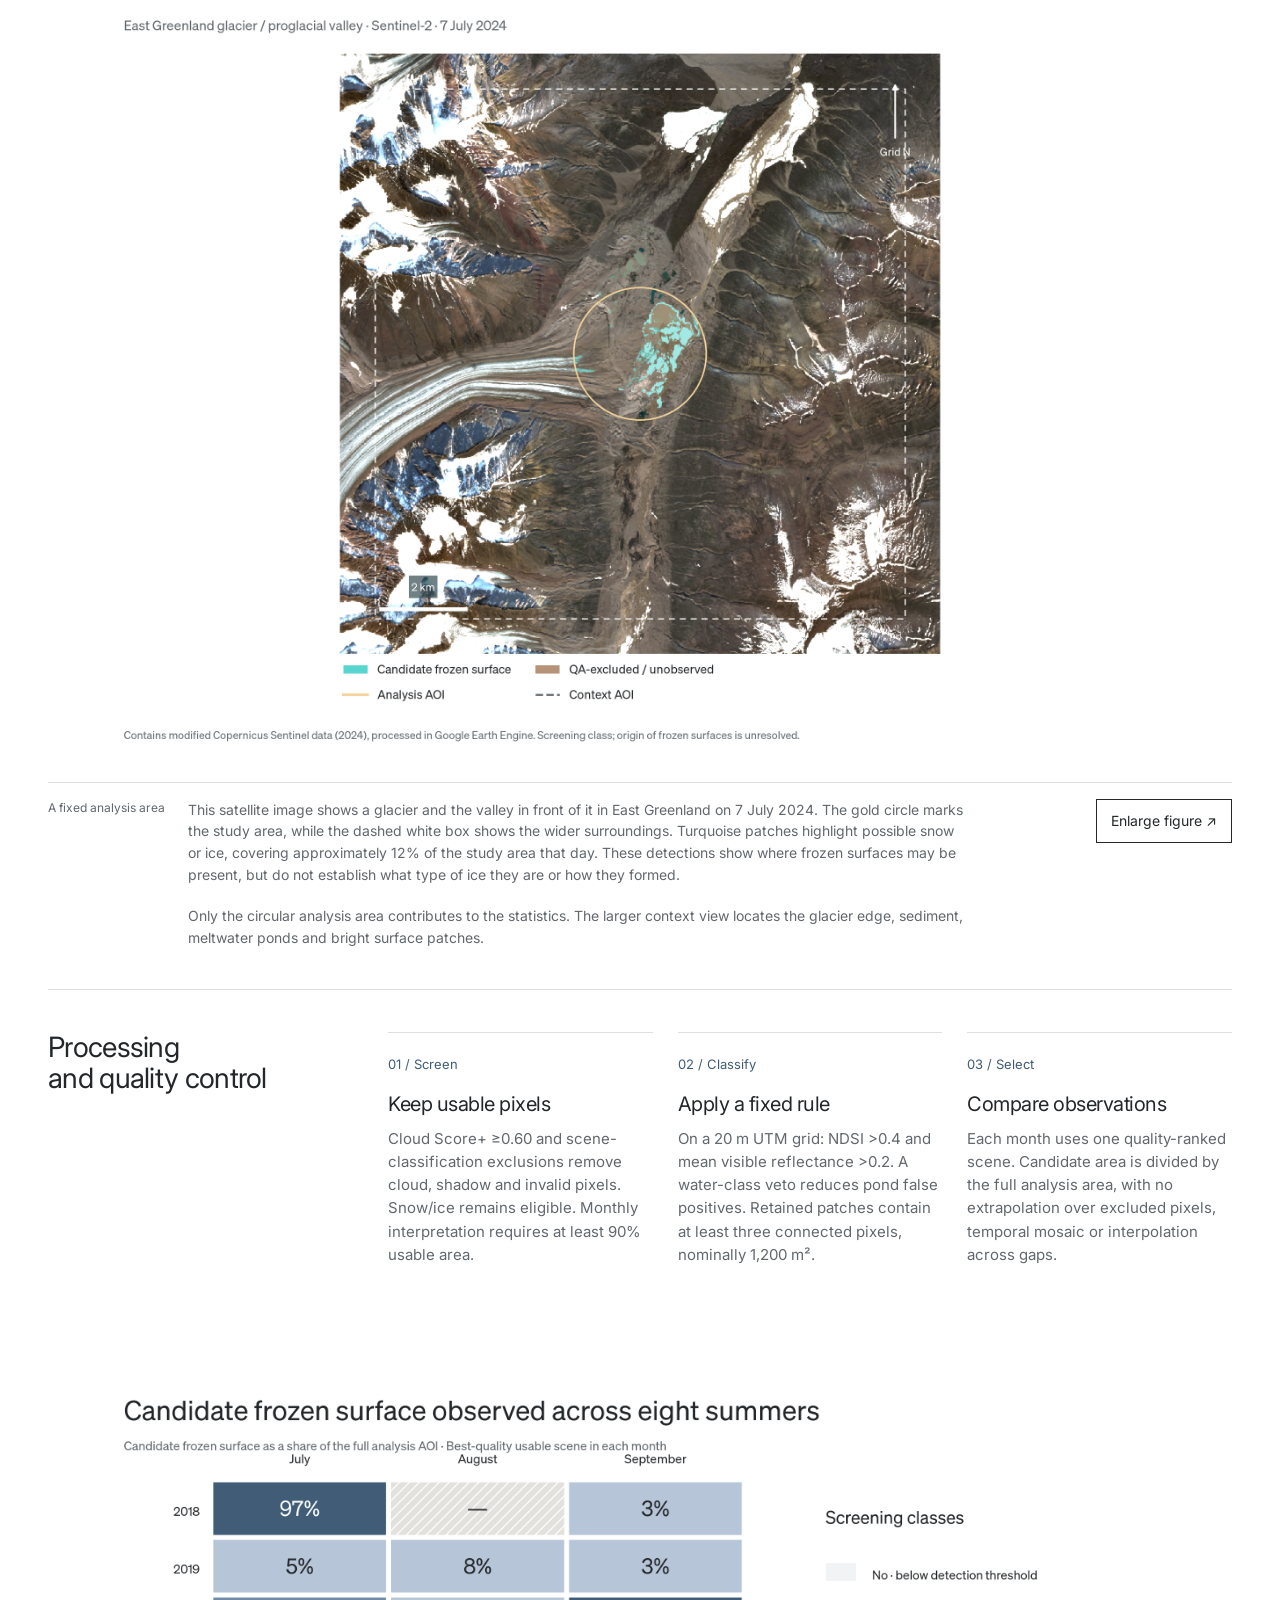
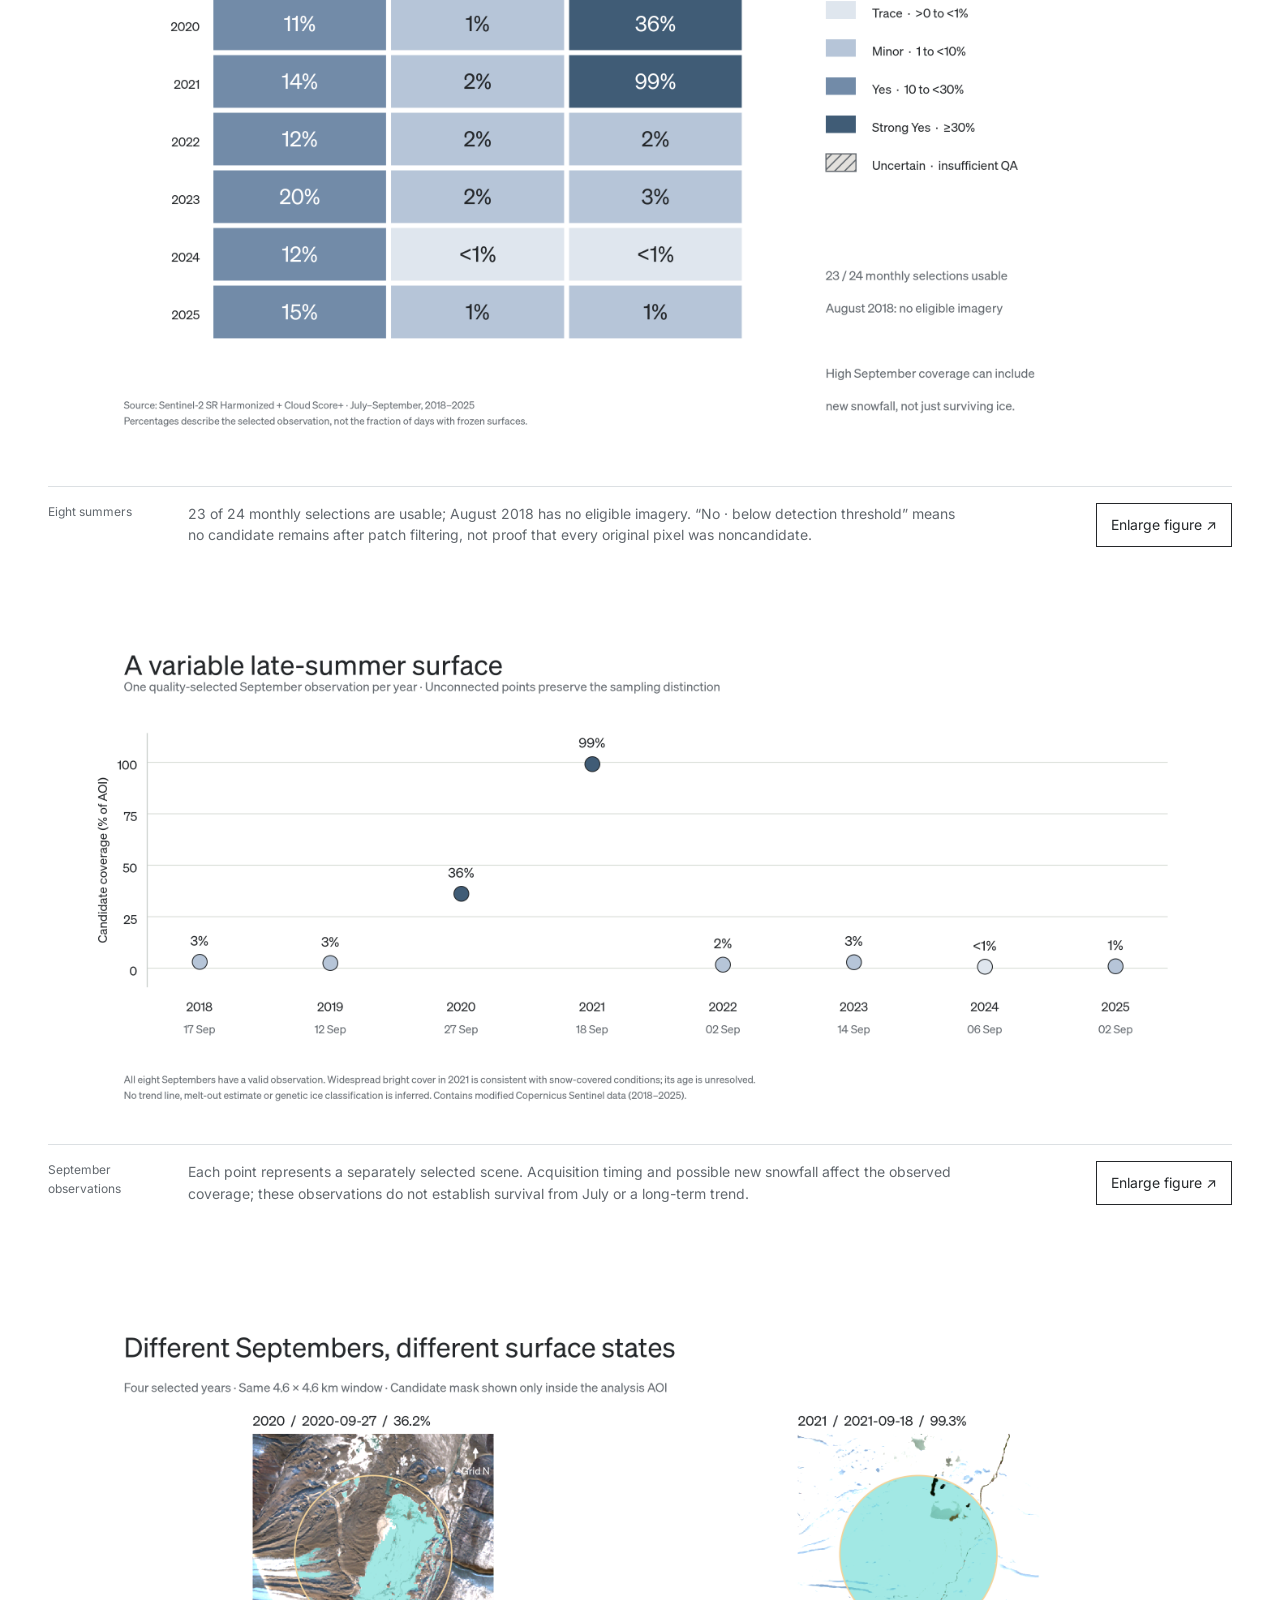
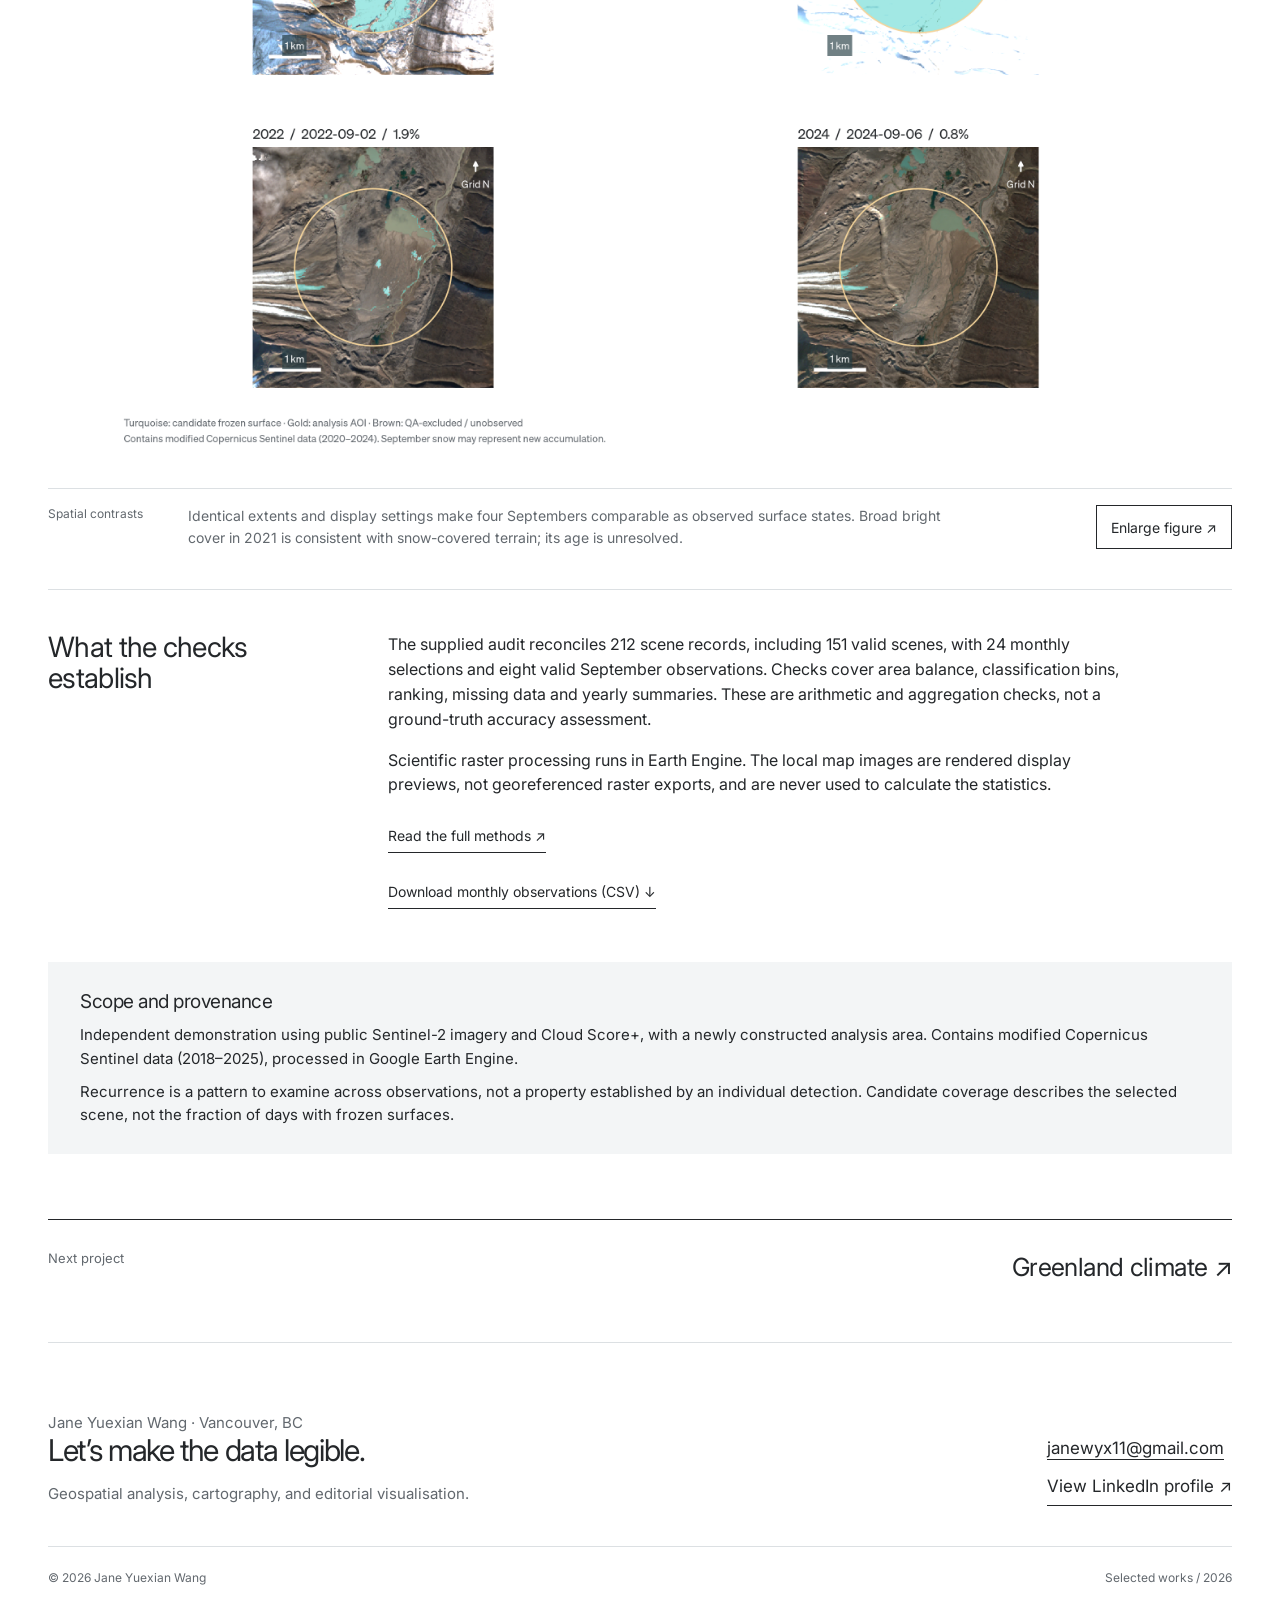
==== commit 83a62110: "Edit project page flow buttons" ====
--- a/east-greenland/index.html
+++ b/east-greenland/index.html
@@ -18,8 +18,7 @@
   <header class="site-header">
     <div class="wrap nav"><a class="brand" href="../index.html">Jane Yuexian Wang<small>Geospatial analysis &amp; visual
           communication</small></a>
-      <nav aria-label="Main navigation"><a href="../index.html#work">Selected work</a><a
-          href="../index.html#approach">Approach</a><a href="#contact">Contact</a></nav>
+      <nav aria-label="Main navigation"><a href="../index.html#work">Selected work</a><a href="https://www.linkedin.com/in/jane-yuexian-wang-b06ab8143/" target="_blank" rel="noopener">LinkedIn ↗</a><a href="mailto:janewyx11@gmail.com">Contact ↗</a></nav>
     </div>
   </header>
   <main class="wrap" id="main"><a class="breadcrumb" href="../index.html#work">← Selected projects</a>
--- a/style.css
+++ b/style.css
@@ -61,3 +61,10 @@
 .profile-contact{margin-top:32px}
 .profile-contact p{margin-bottom:4px}
 .profile-contact a{padding:4px 0}
+
+/* Keep the same navigation available on home and project pages. */
+@media(max-width:760px){
+  .site-header .nav{flex-wrap:wrap}
+  .site-header nav{gap:12px;font-size:12px}
+  .site-header nav a:first-child{display:inline}
+}
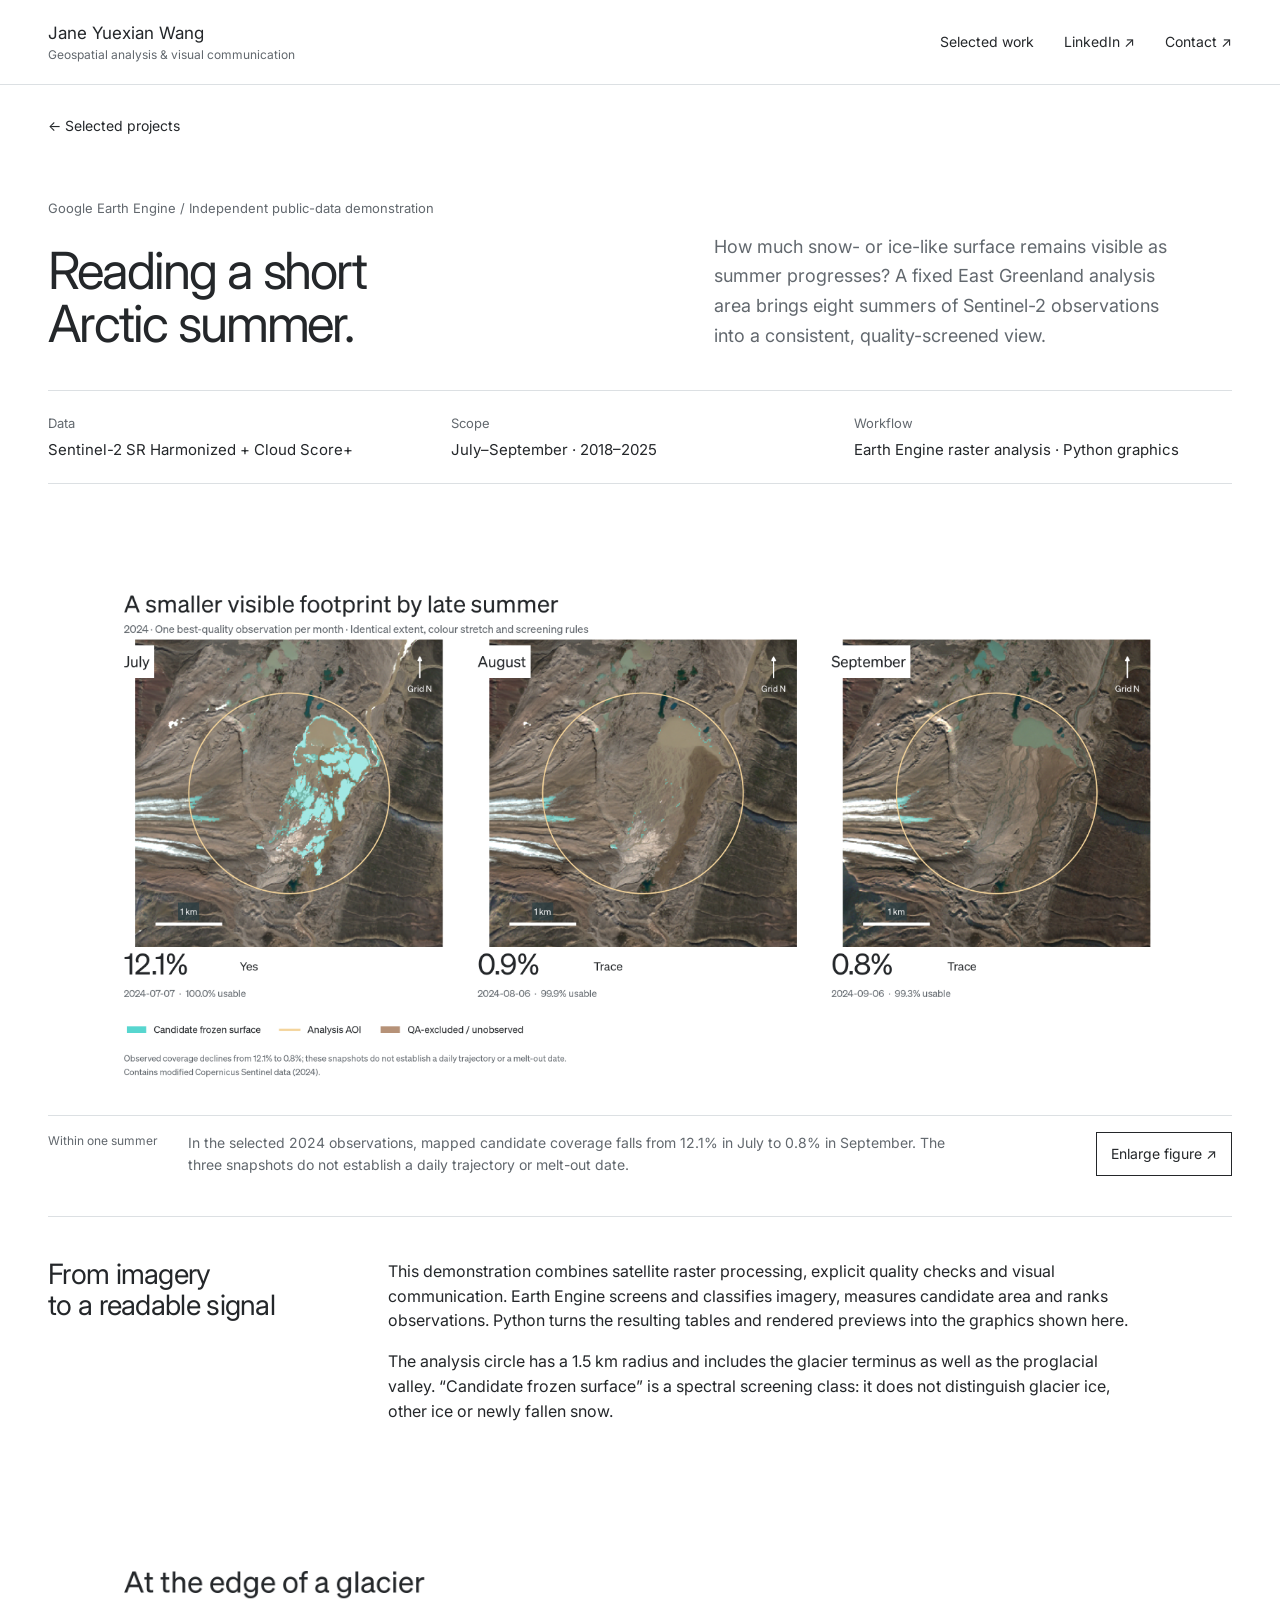
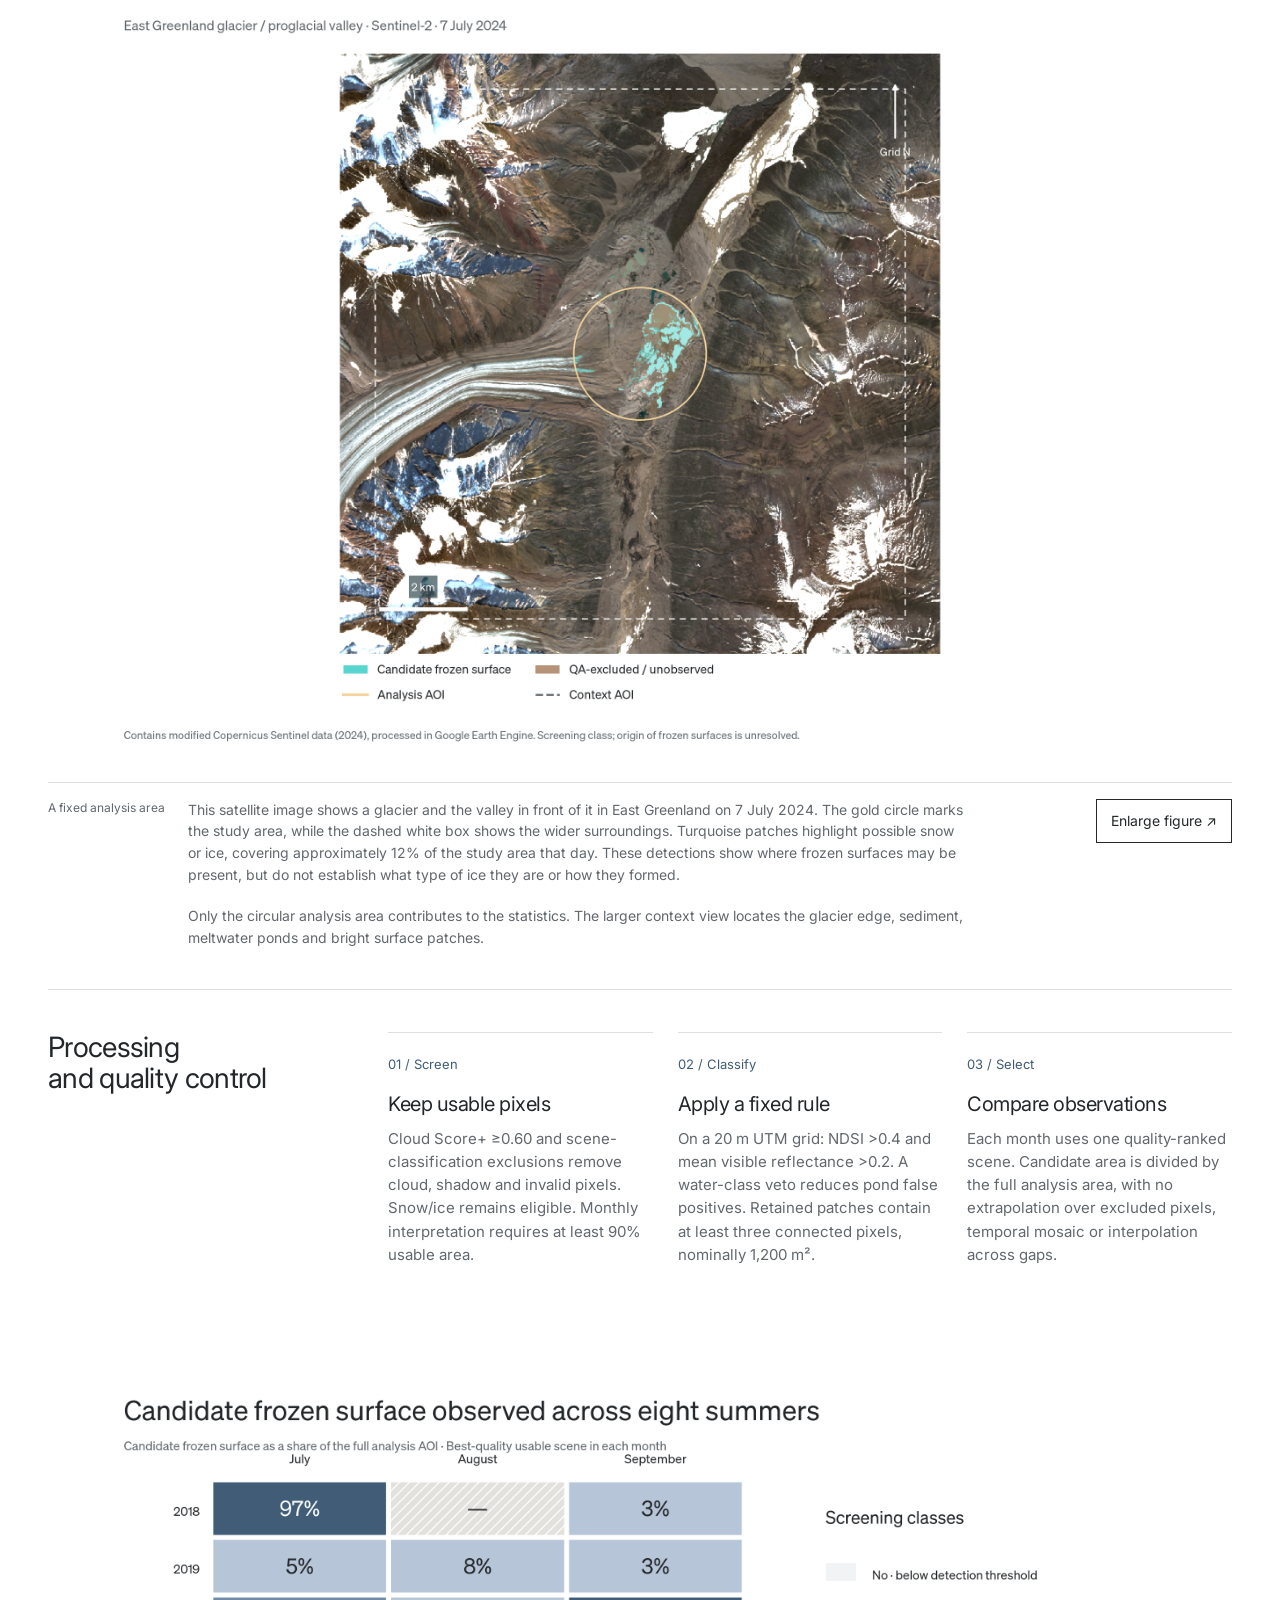
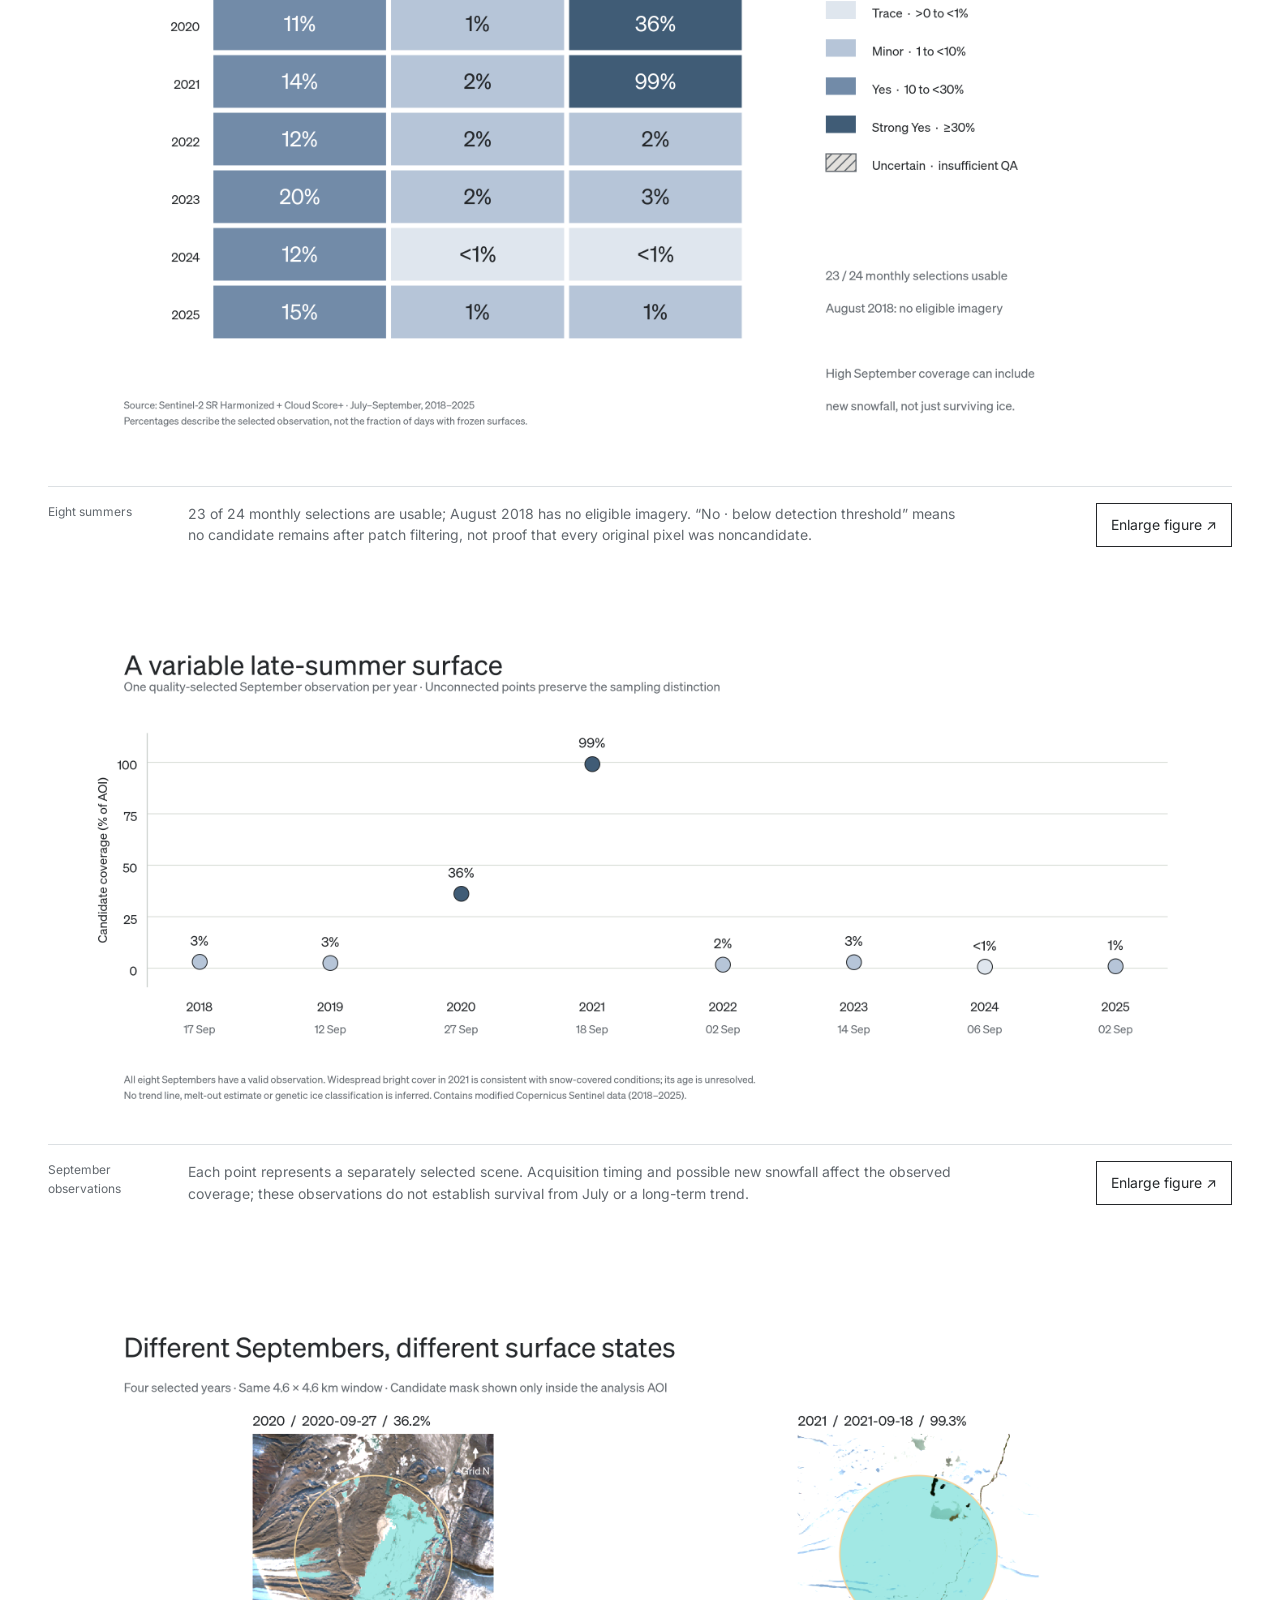
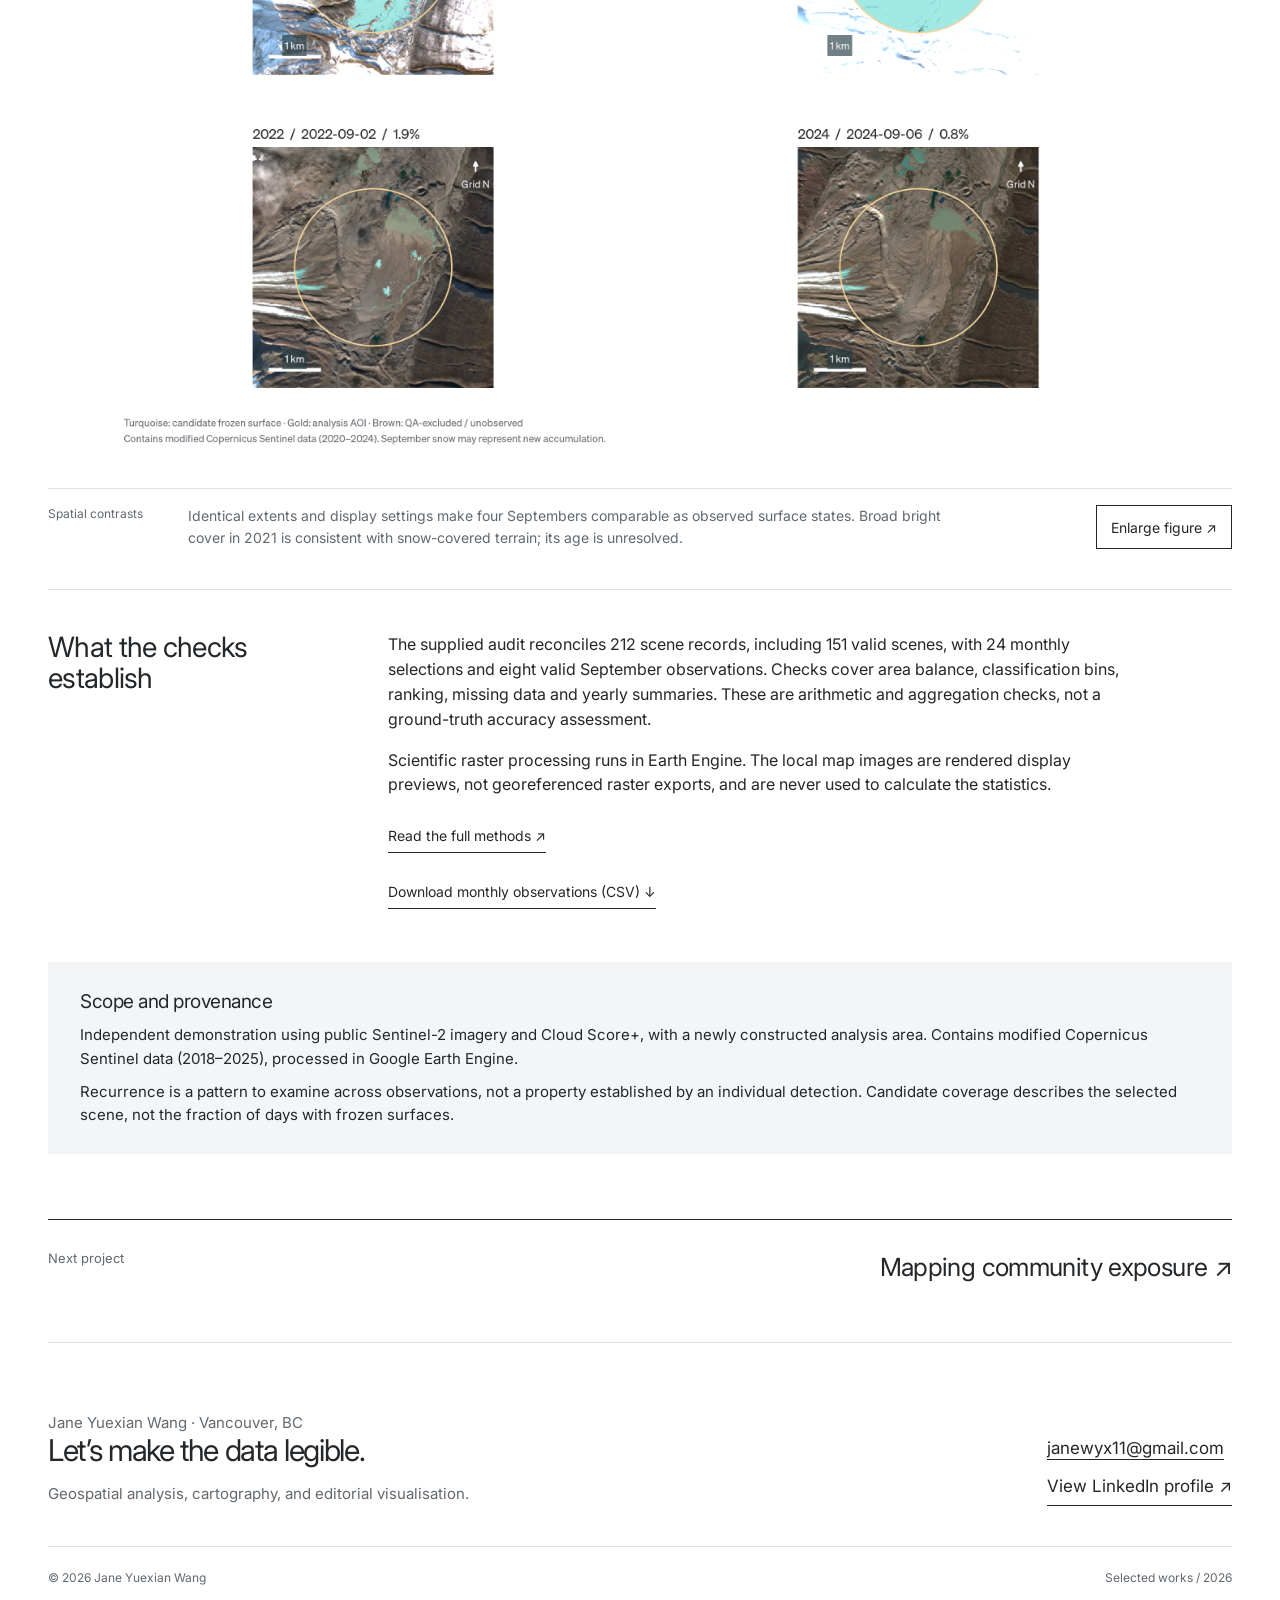
==== commit 28289d7b: "Update community exposure view" ====
--- a/east-greenland/index.html
+++ b/east-greenland/index.html
@@ -147,7 +147,7 @@
         area. Contains modified Copernicus Sentinel data (2018–2025), processed in Google Earth Engine.</p>
       <p>Recurrence is a pattern to examine across observations, not a property established by an individual detection.
         Candidate coverage describes the selected scene, not the fraction of days with frozen surfaces.</p>
-    </aside><a class="next-project" href="../greenland-climate/index.html"><span class="label">Next project</span><span>Greenland climate ↗</span></a>
+    </aside><a class="next-project" href="../hazards/index.html"><span class="label">Next project</span><span>Mapping community exposure ↗</span></a>
   </main>
   <footer class="wrap" id="contact">
     <div class="contact">
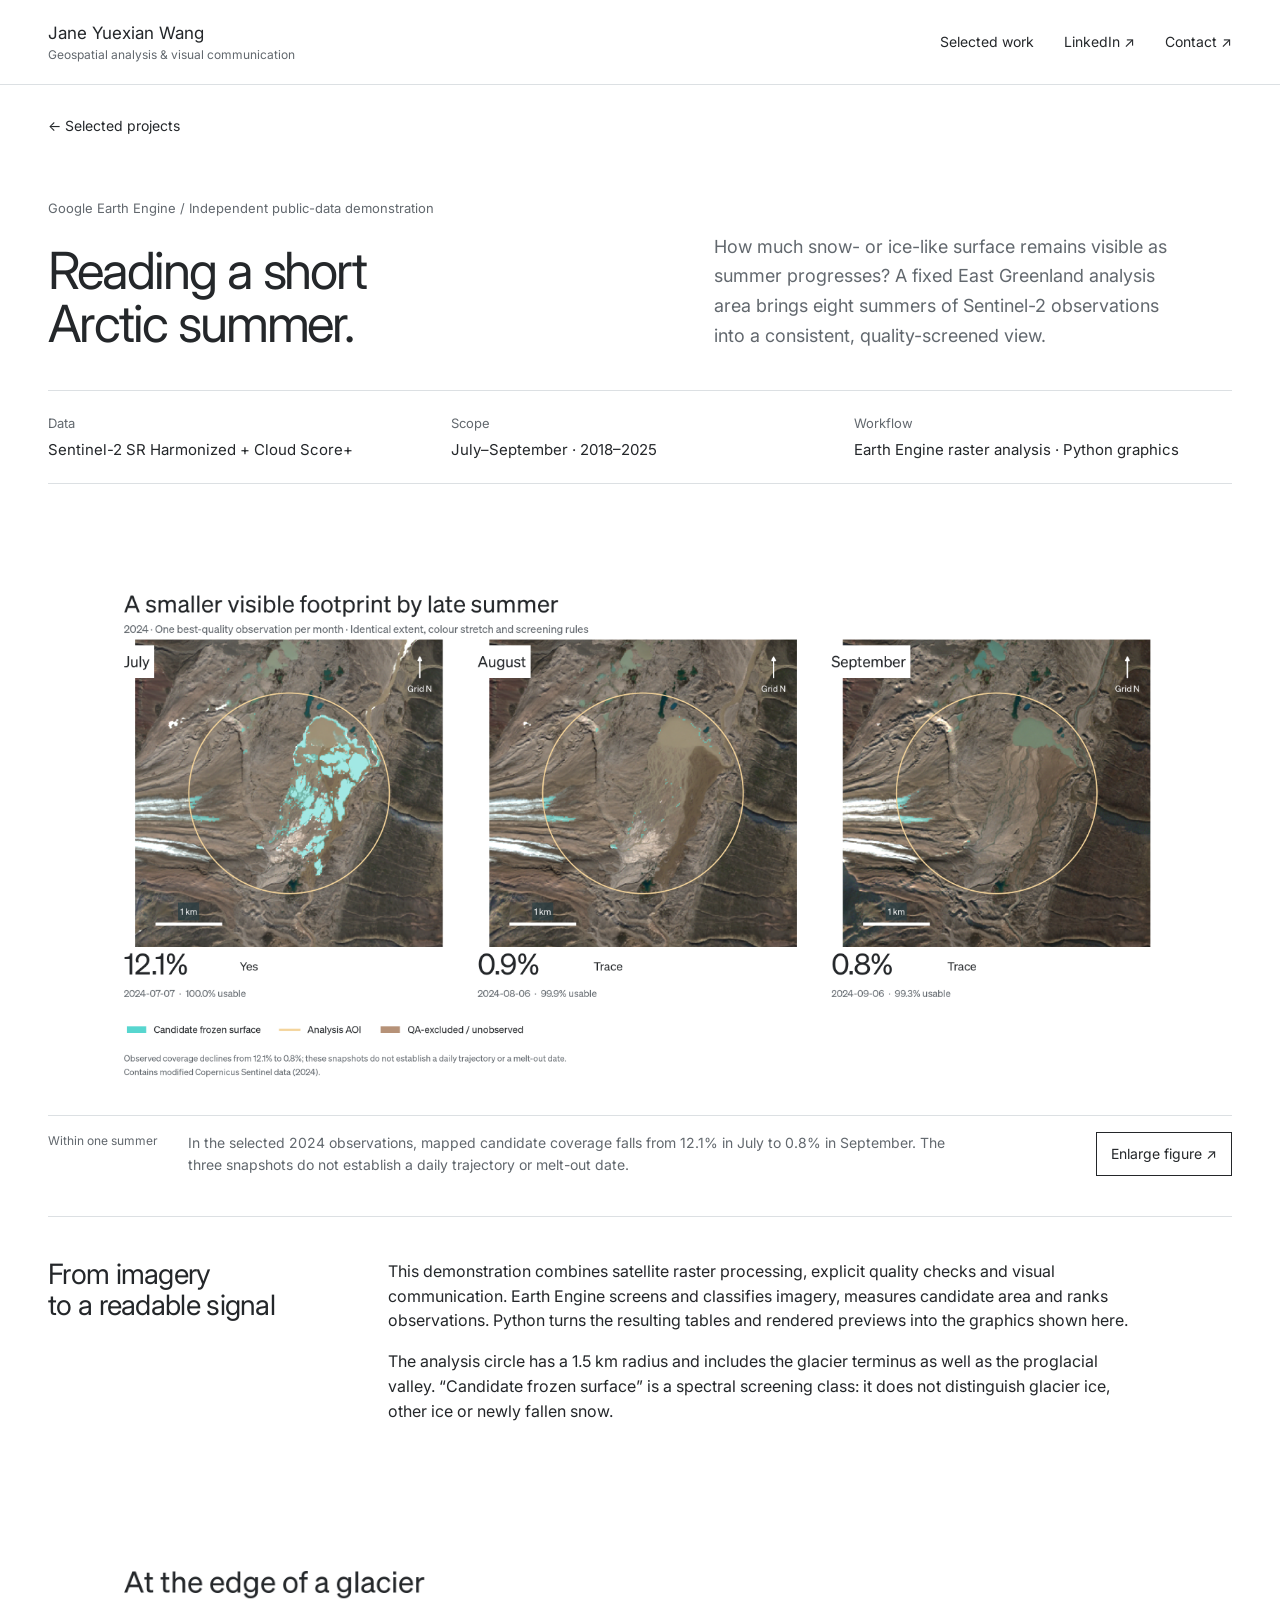
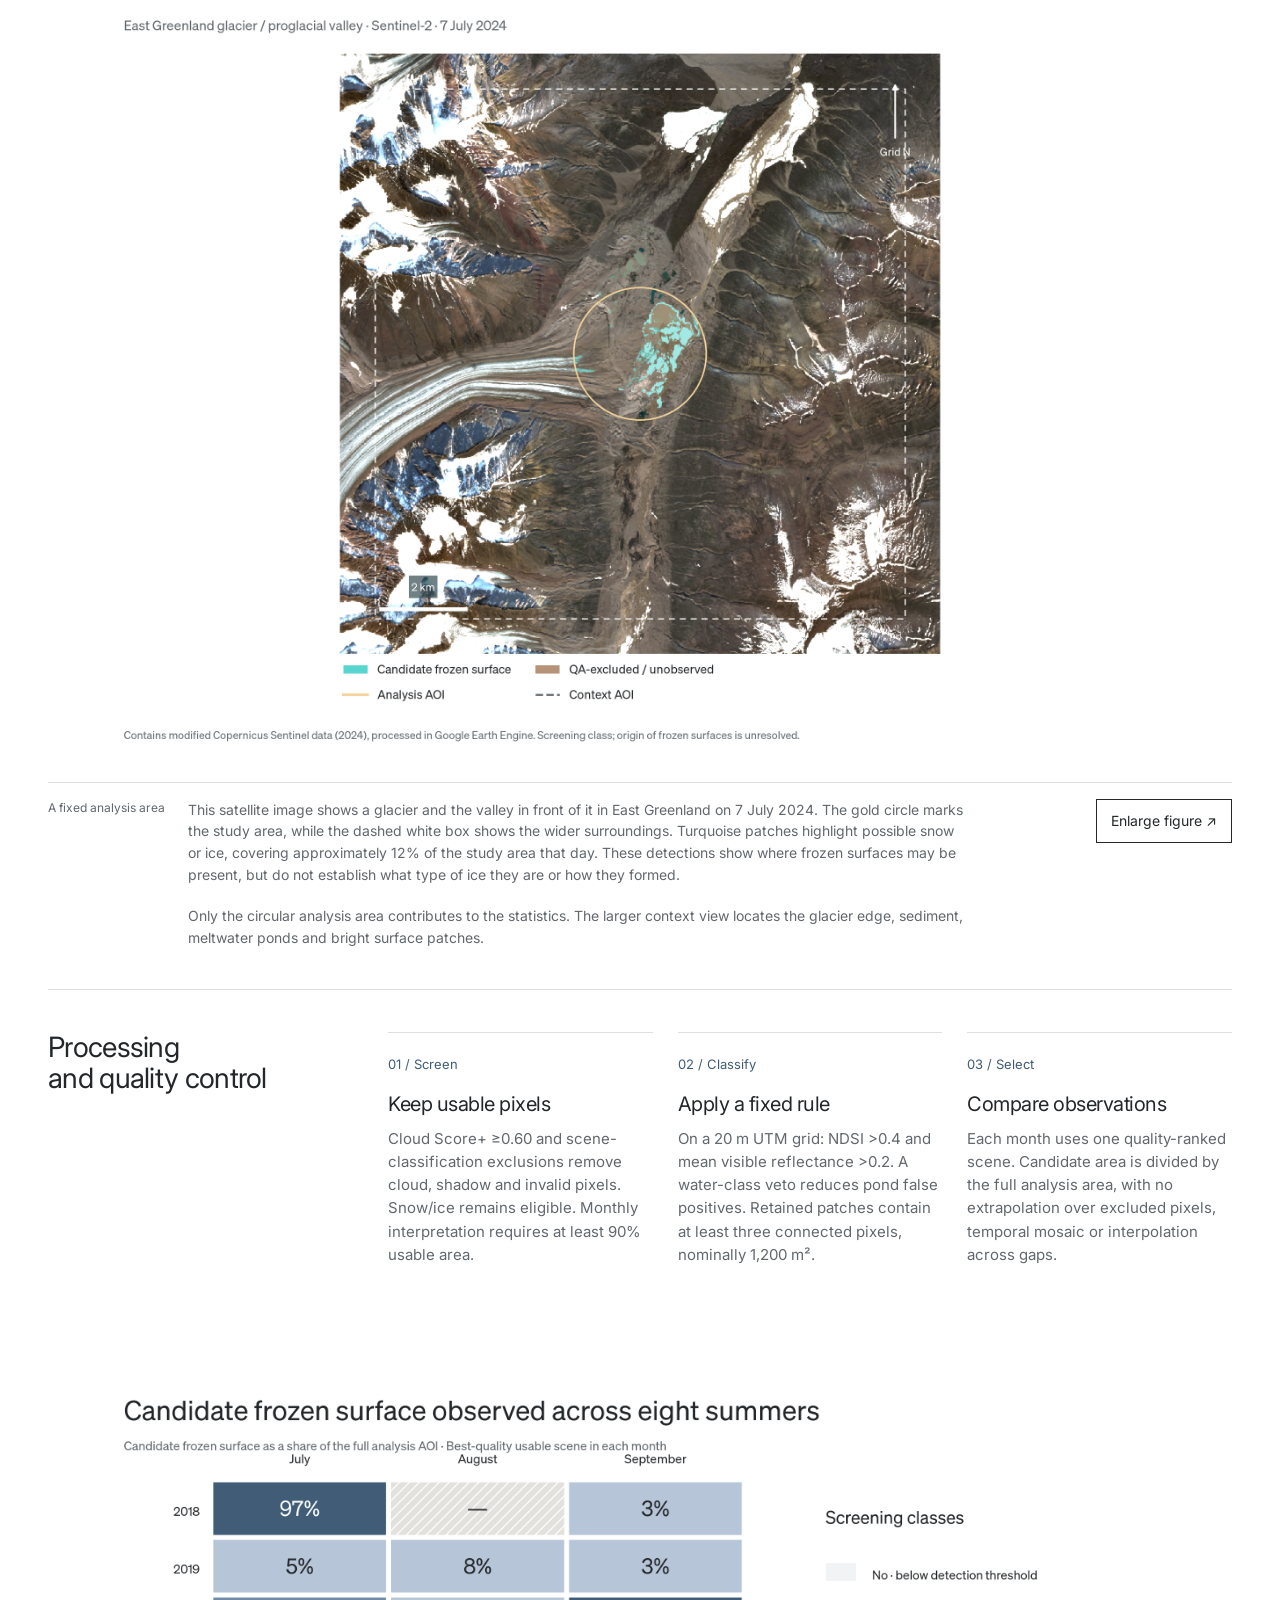
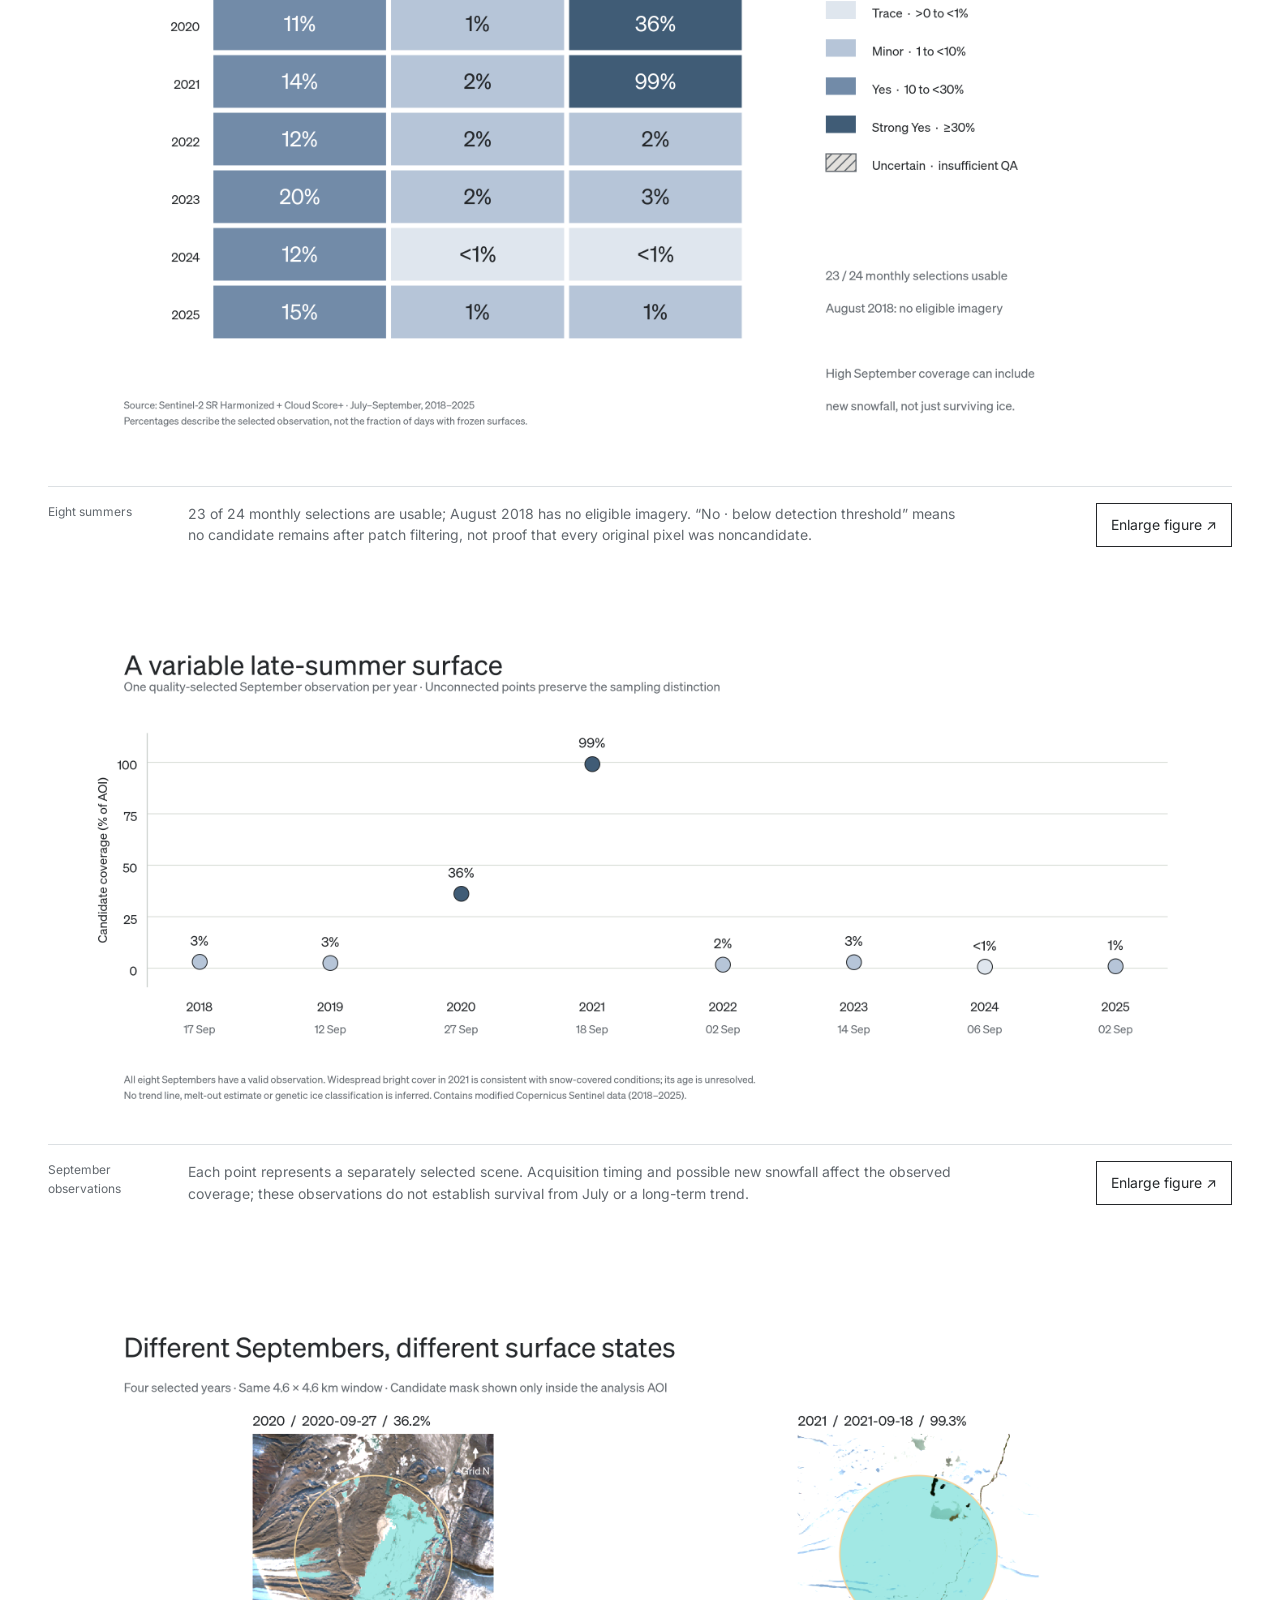
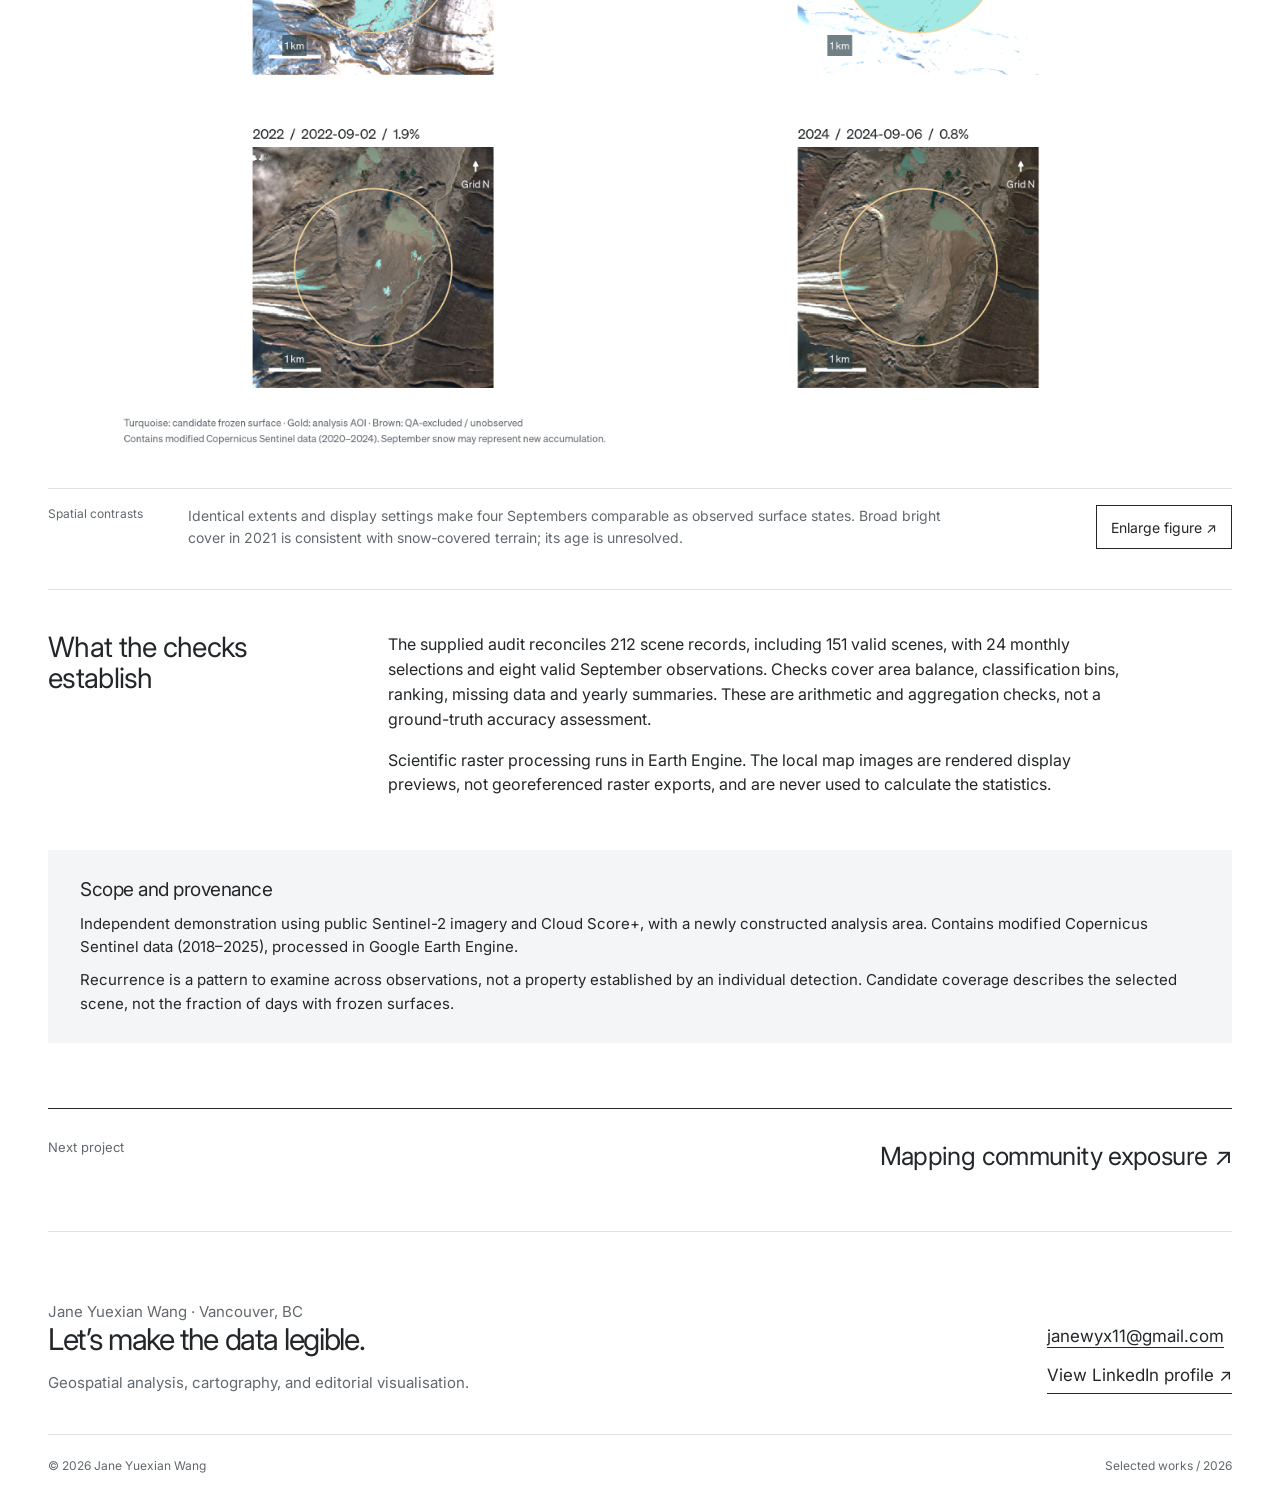
==== commit 1f34b969: "Update raster analysis page" ====
--- a/east-greenland/index.html
+++ b/east-greenland/index.html
@@ -136,9 +136,6 @@
           yearly summaries. These are arithmetic and aggregation checks, not a ground-truth accuracy assessment.</p>
         <p>Scientific raster processing runs in Earth Engine. The local map images are rendered display previews, not
           georeferenced raster exports, and are never used to calculate the statistics.</p>
-        <p><a class="text-link" href="../assets/east-greenland/METHODS.md">Read the full methods ↗</a></p>
-        <p><a class="text-link" href="../assets/east-greenland/year_month_summary.csv" download>Download monthly
-            observations (CSV) ↓</a></p>
       </div>
     </section>
     <aside class="source-note">
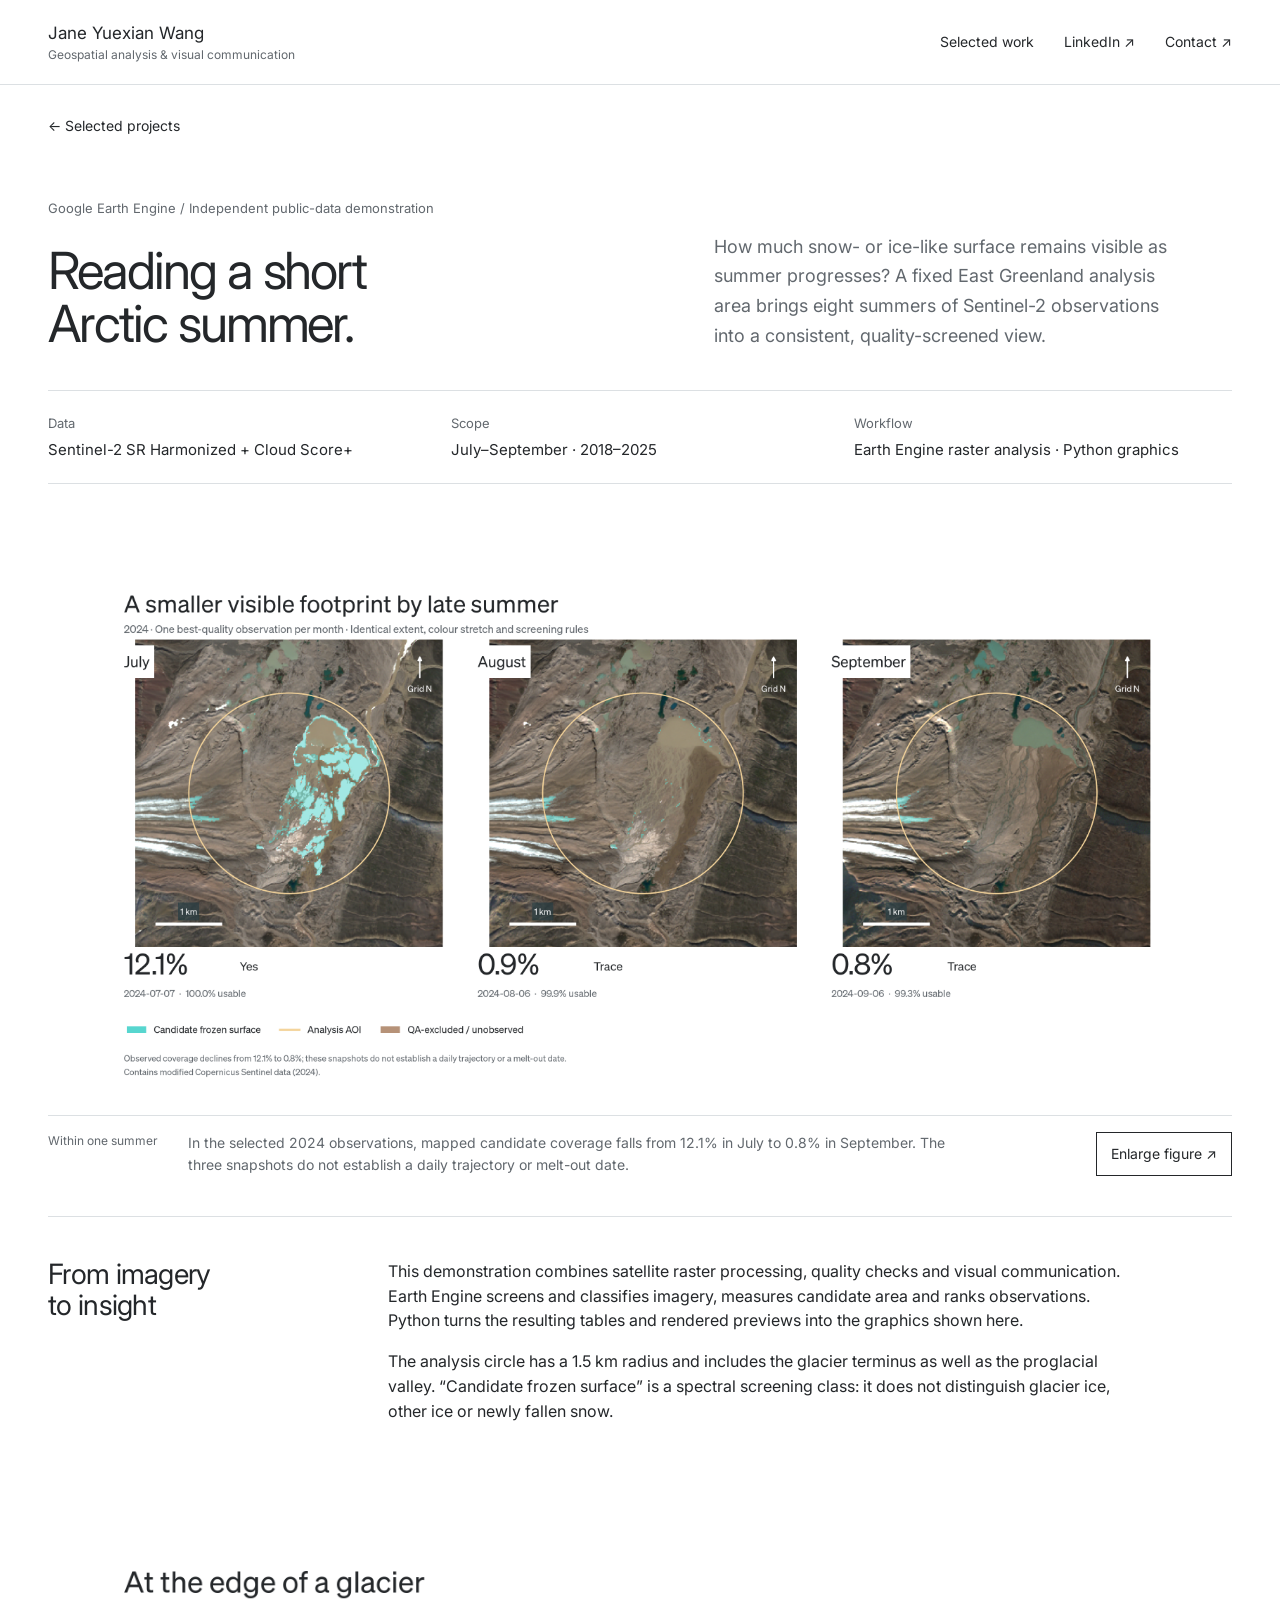
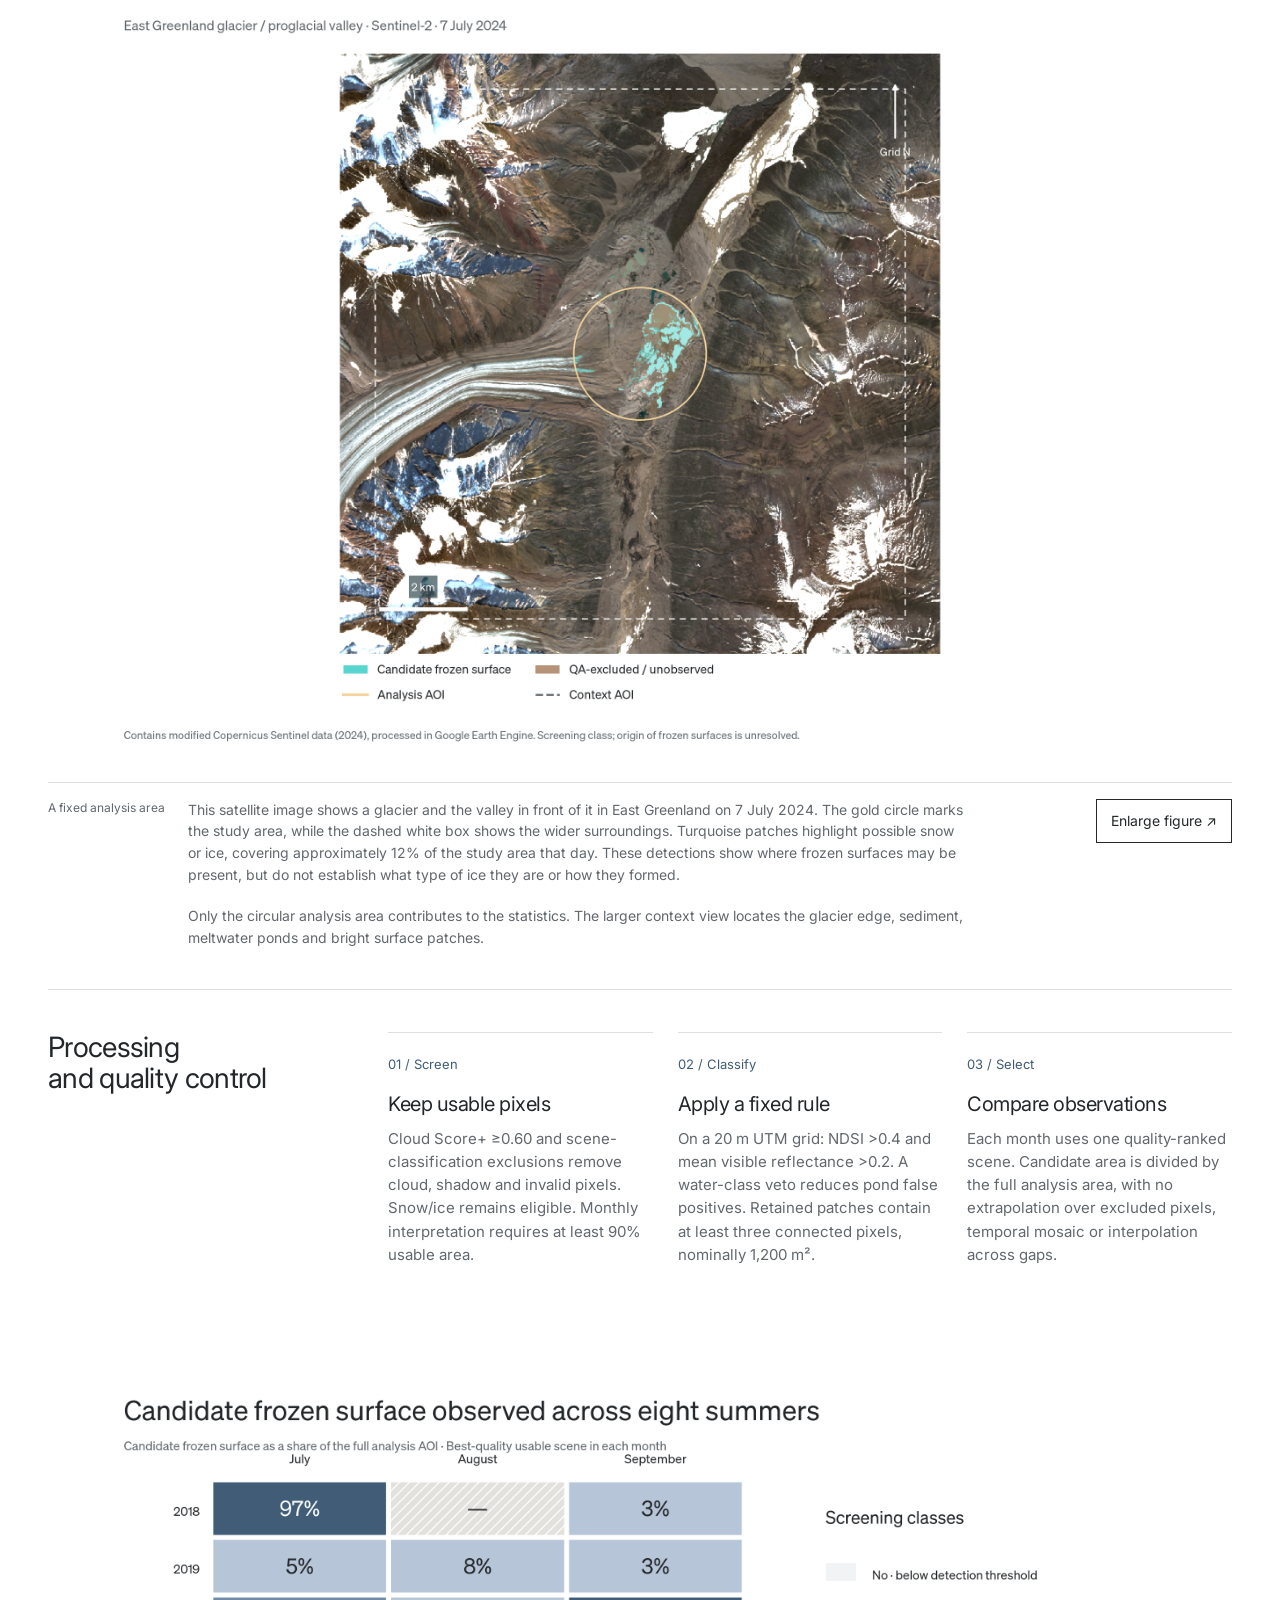
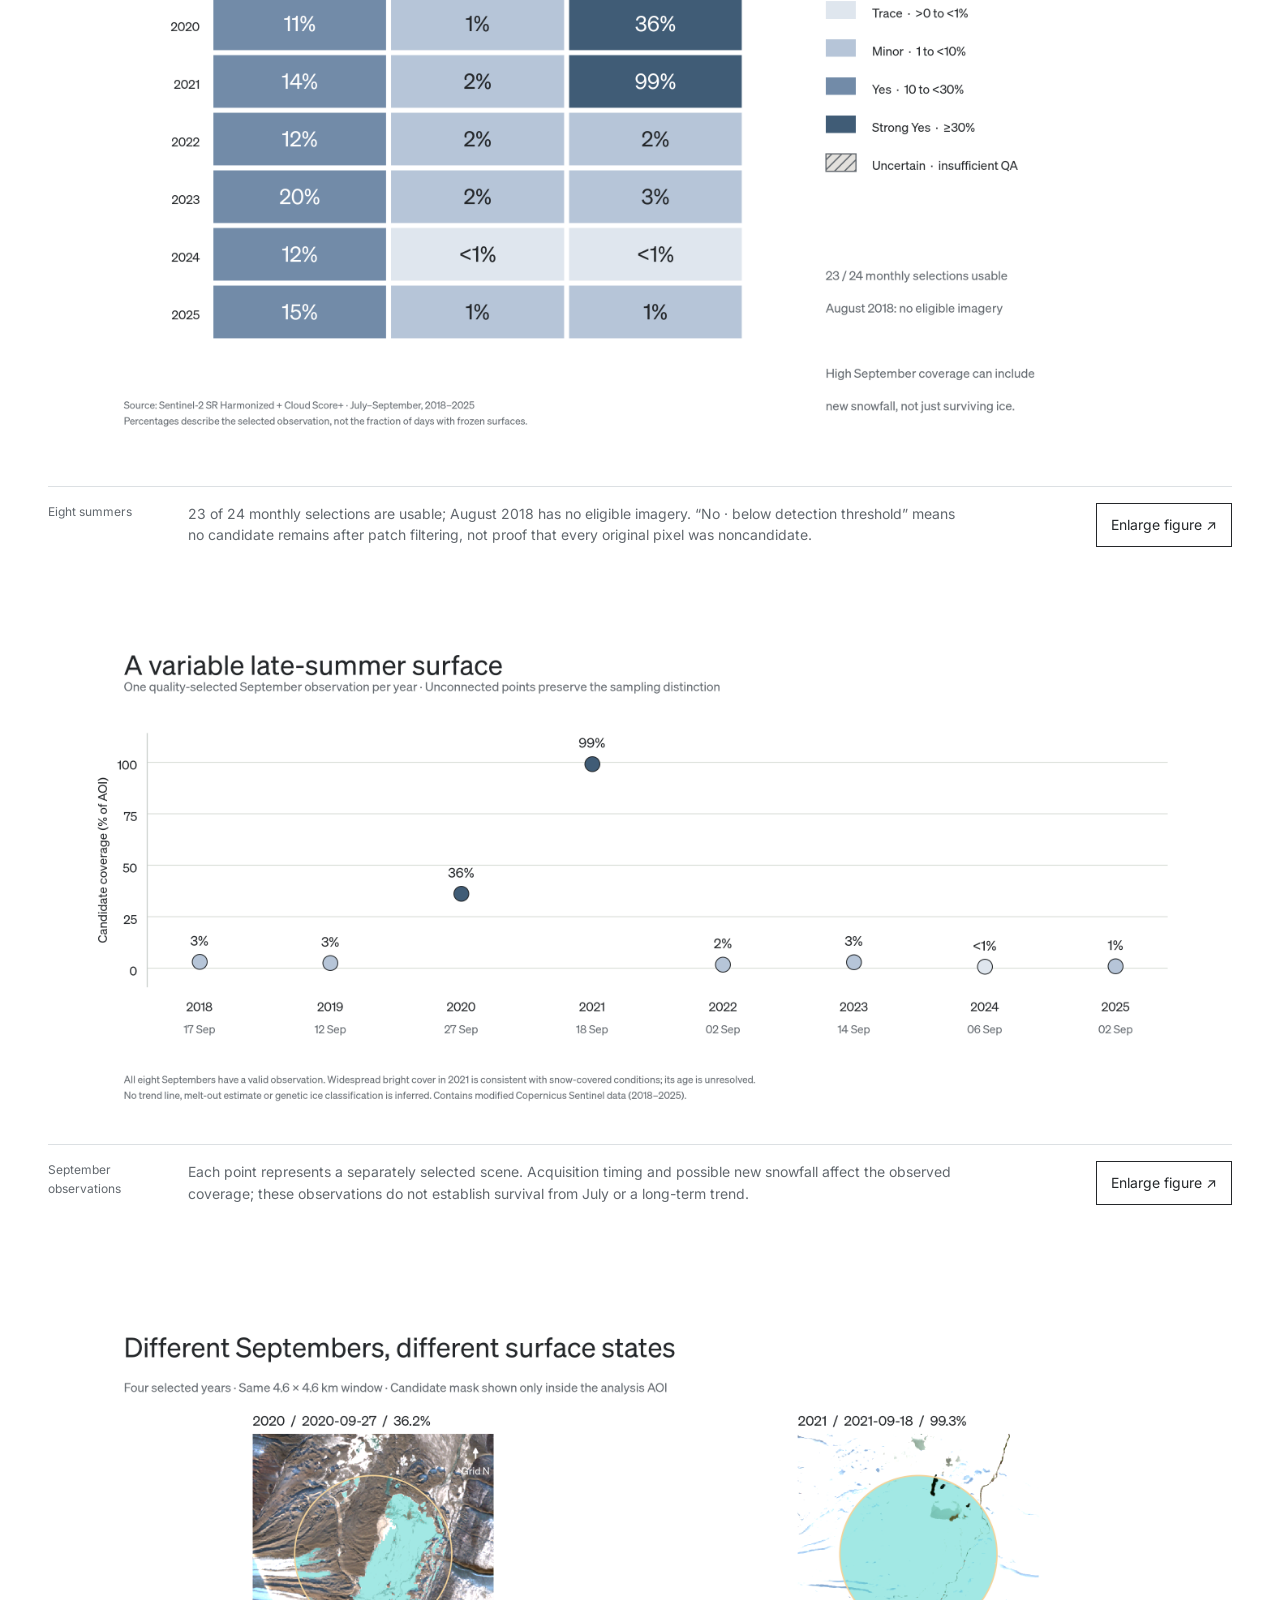
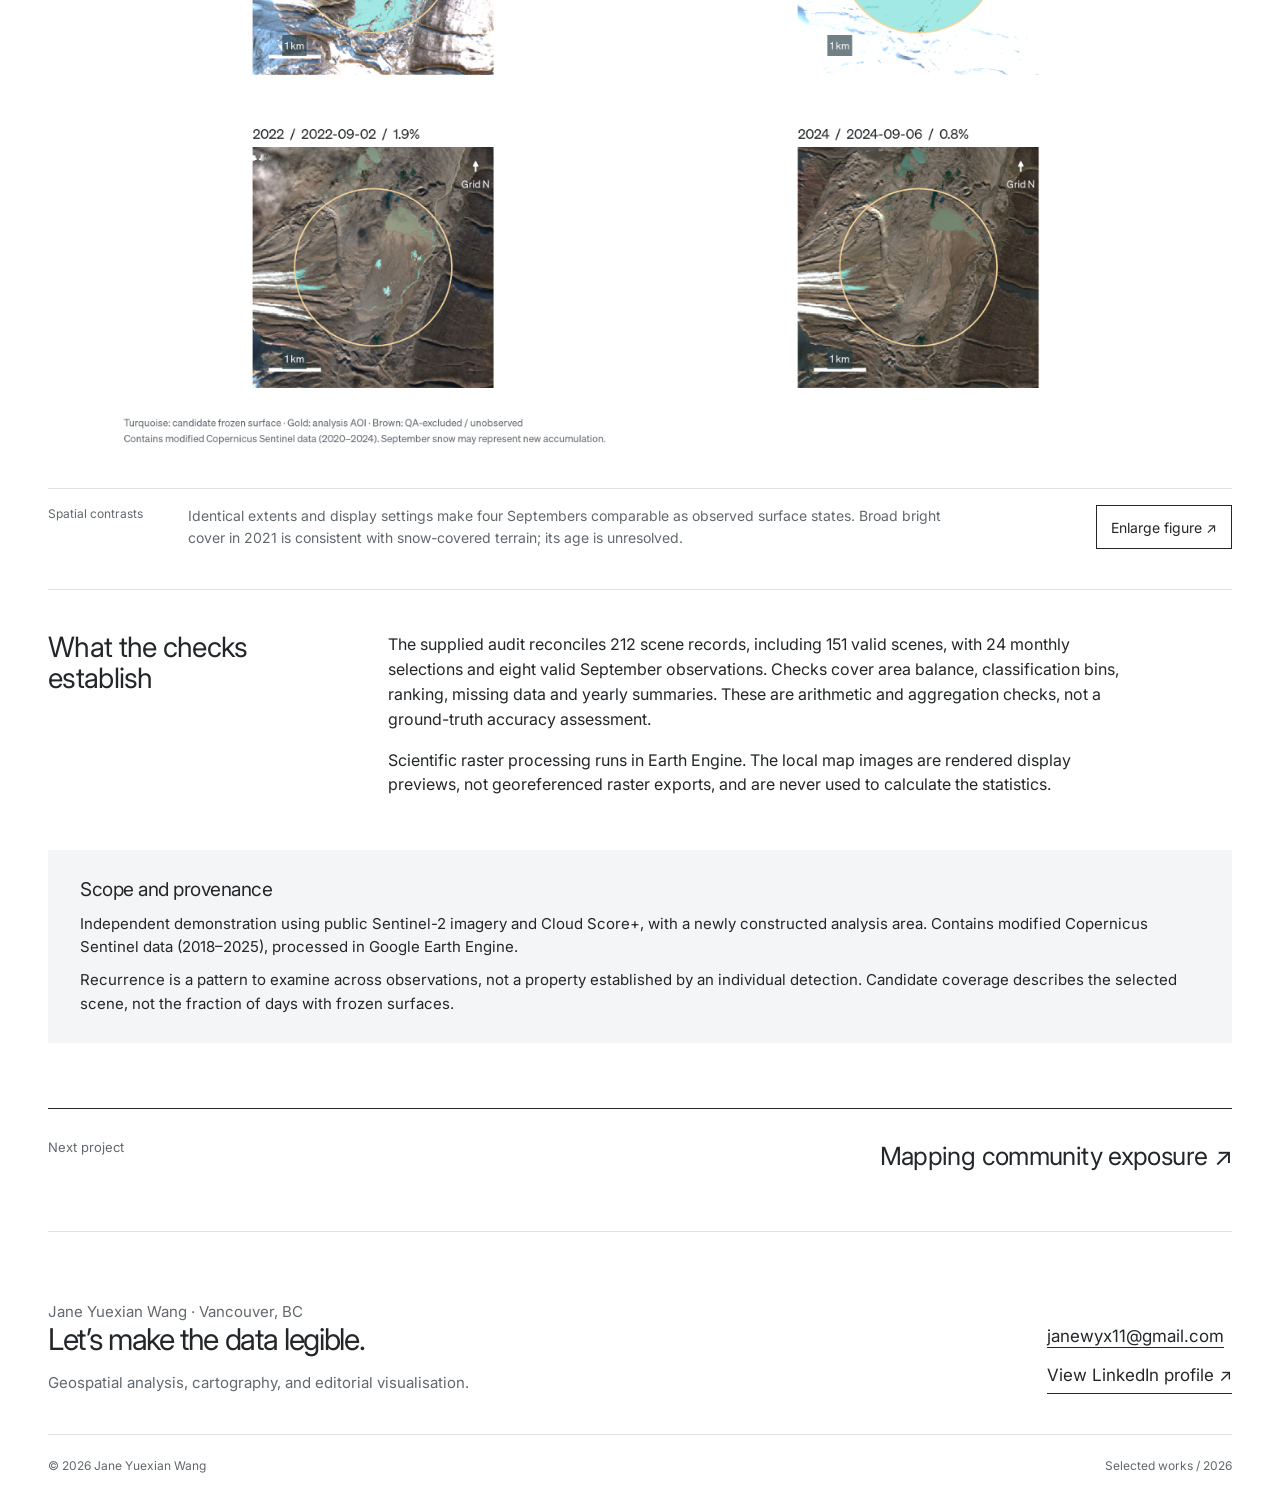
==== commit b1cc0065: "Refine portfolio copy, navigation, and search visibility" ====
--- a/east-greenland/index.html
+++ b/east-greenland/index.html
@@ -7,9 +7,7 @@
   <title>Reading a short Arctic summer · Jane Wang</title>
   <meta name="description"
     content="Sentinel-2 raster screening and quality-selected summer observations in Google Earth Engine.">
-  <meta name="robots" content="noindex">
-
-  <link rel="stylesheet" href="../style.css">
+<link rel="stylesheet" href="../style.css">
   <script src="../site.js" defer></script>
 </head>
 
@@ -55,9 +53,9 @@
       </figcaption>
     </figure>
     <section class="story">
-      <h2>From imagery<br>to a readable signal</h2>
+      <h2>From imagery<br>to insight</h2>
       <div>
-        <p>This demonstration combines satellite raster processing, explicit quality checks and visual communication.
+        <p>This demonstration combines satellite raster processing, quality checks and visual communication.
           Earth Engine screens and classifies imagery, measures candidate area and ranks observations. Python turns the
           resulting tables and rendered previews into the graphics shown here.</p>
         <p>The analysis circle has a 1.5 km radius and includes the glacier terminus as well as the proglacial valley.
--- a/style.css
+++ b/style.css
@@ -68,3 +68,11 @@
   .site-header nav{gap:12px;font-size:12px}
   .site-header nav a:first-child{display:inline}
 }
+
+/* Match the profile separator and project navigation to the neutral palette. */
+.profile-divider{border:0;border-top:1px solid var(--line);margin:0 0 36px;width:100%}
+.breadcrumb,.breadcrumb:visited,.next-project,.next-project:visited{color:var(--ink);text-decoration:none}
+a:hover,.breadcrumb:hover,.breadcrumb:focus-visible,.next-project:hover,.next-project:focus-visible{color:#176f69}
+.breadcrumb:hover,.breadcrumb:focus-visible,
+.next-project:hover,.next-project:focus-visible,
+.next-project:hover span,.next-project:focus-visible span{text-decoration:none}
